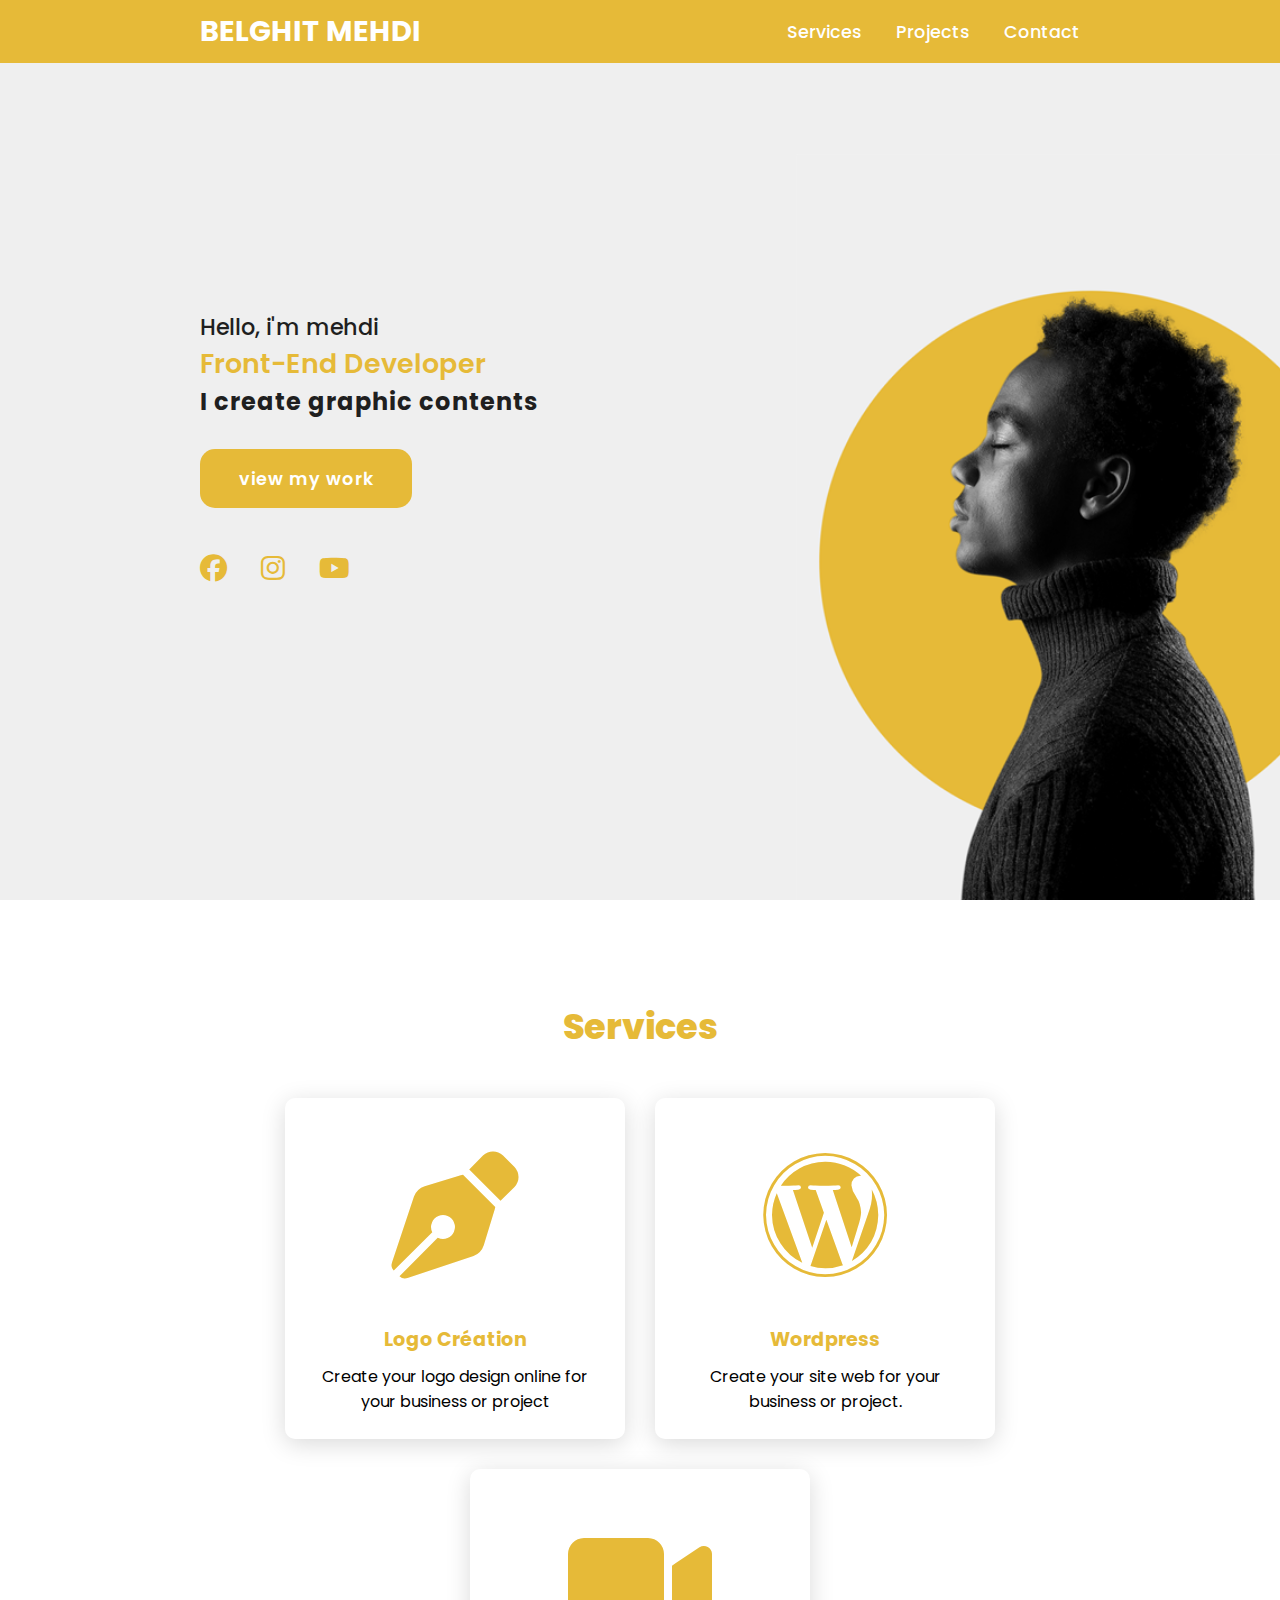
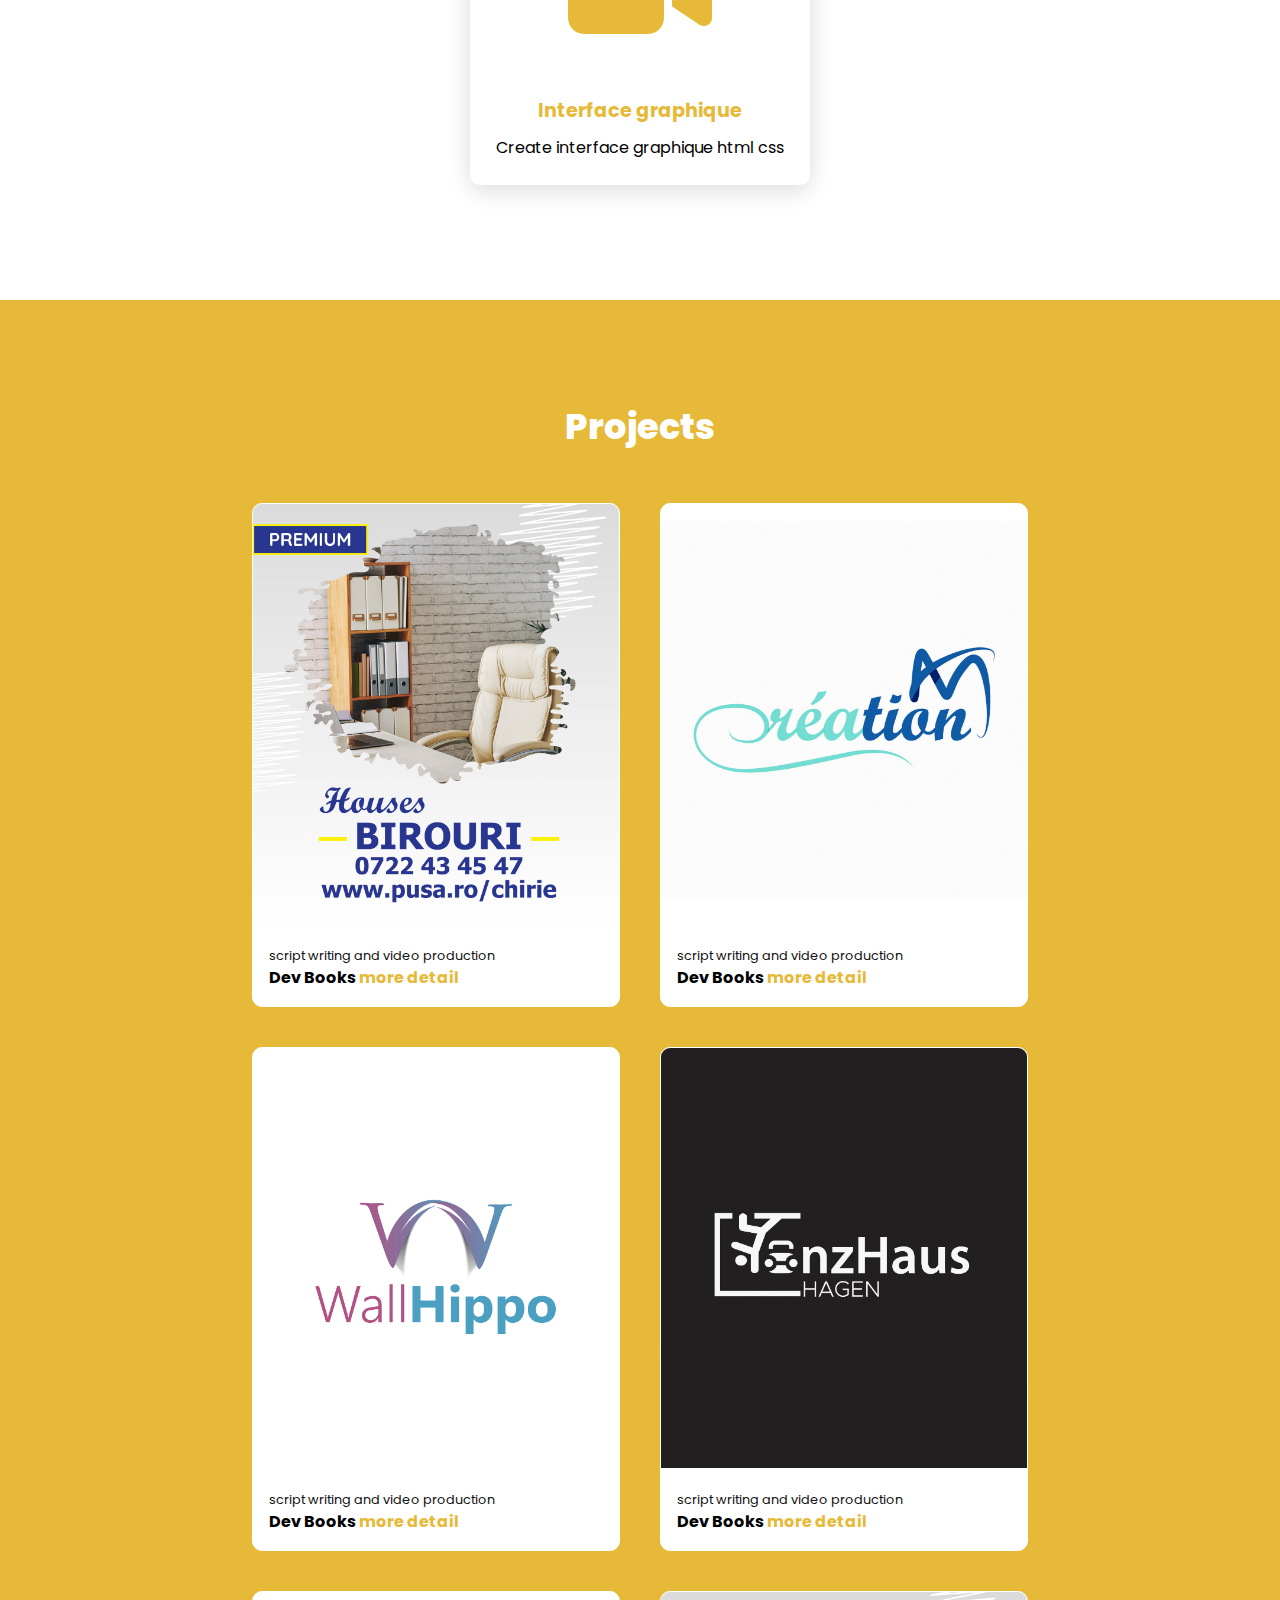
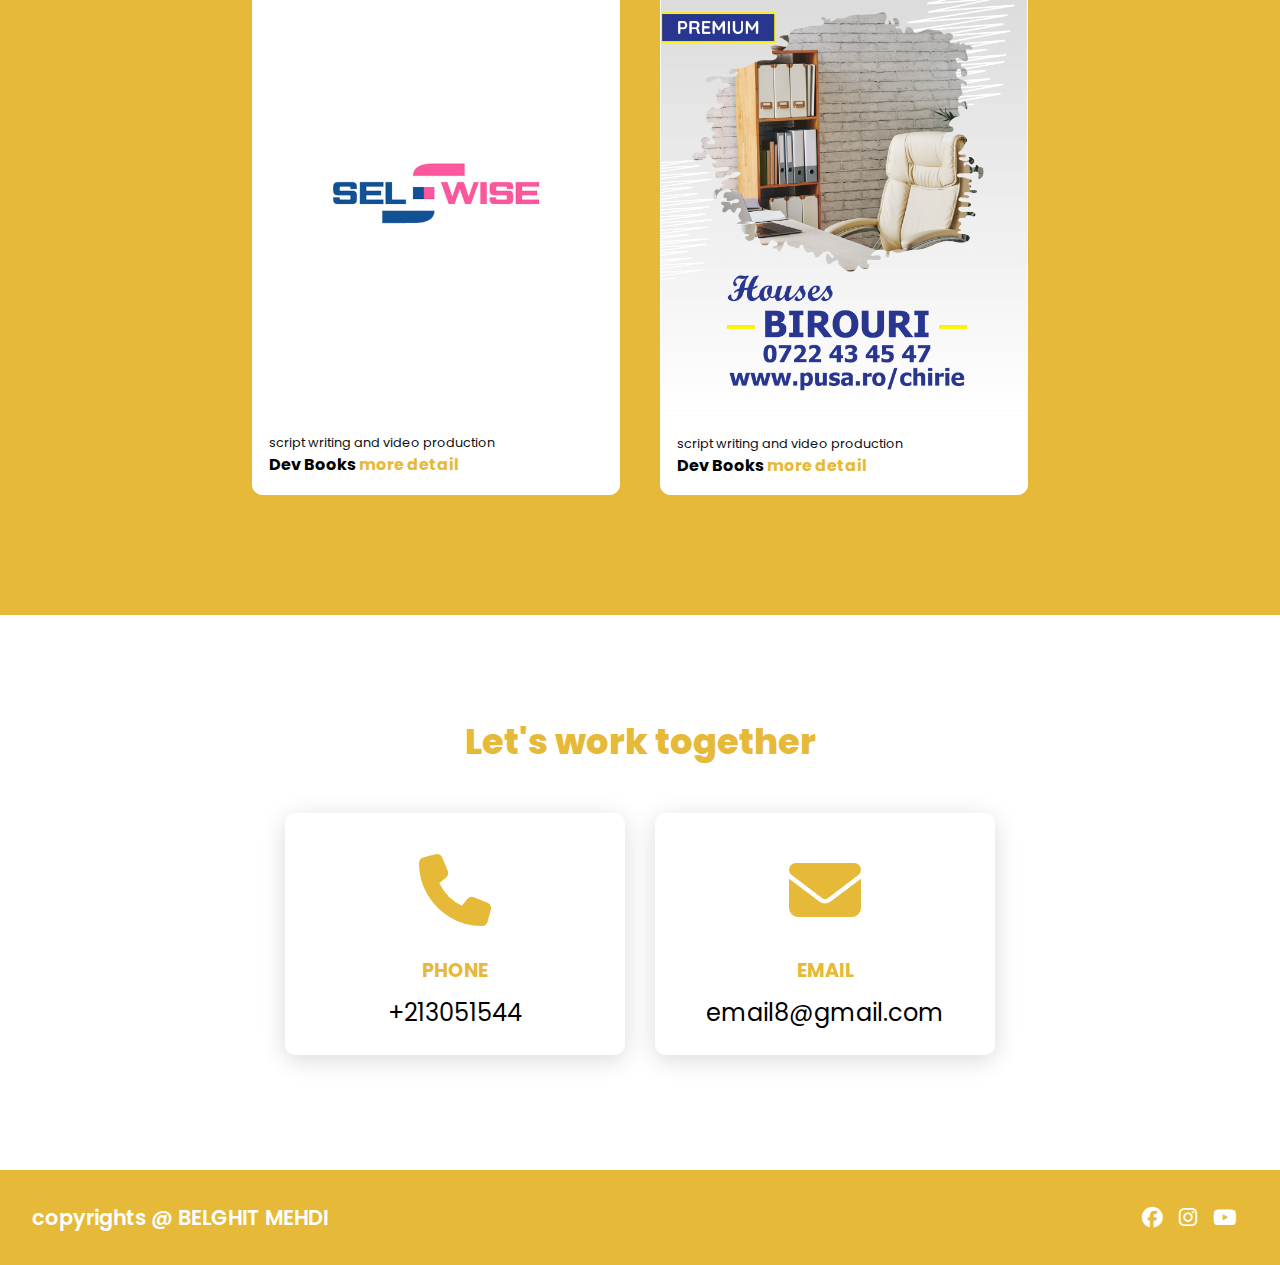
==== index.html @ b230d57c "add responsive and update content" ====
<!DOCTYPE html>
<html lang="en">

<head>
    <meta charset="UTF-8">
    <meta http-equiv="X-UA-Compatible" content="IE=edge">
    <meta name="viewport" content="width=device-width, initial-scale=1.0">
    <link rel="stylesheet" href="https://cdnjs.cloudflare.com/ajax/libs/font-awesome/6.1.2/css/all.min.css">
    <link rel="stylesheet" href="style.css">
    <title>BELGHIT MEHDI</title>
</head>

<body>

    <header>
        <a href="#" class="logo">BELGHIT MEHDI</a>
        <nav class="navigation">
            <a href="#services" class="services">Services</a>
            <a href="#projects" class="projects">Projects</a>
            <a href="#content" class="contact">Contact</a>
        </nav>
    </header>

    <section class="main">

        <div>

            <h2>Hello, i'm mehdi<br><span>Front-End Developer </span></h2>
            <h3>I create graphic contents</h3>
            <a href="#projects" class="main-btn">view my work</a>
            <div class="social-icons">
                <a href="#"><i class="fa-brands fa-facebook"></i></a>
                <a href="#"><i class="fa-brands fa-instagram"></i></a>
                <a href="#"><i class="fa-brands fa-youtube"></i></a>

            </div>
        </div>


    </section>

    <section class="cards" id="services">

        <h2 class="tittle">Services</h2>
        <div class="content">
            <div class="card">
                <div class="icon">
                    <i class="fa-solid fa-pen-nib"></i>

                </div>

                <div class="info">

                    <h3>Logo Création</h3>
                    <p>Create your logo design online for your business or project</p>

                </div>

                <div>

                </div>

            </div>



            <div class="card">
                <div class="icon">
                    <i class="fa-brands fa-wordpress"></i>

                </div>

                <div class="info">

                    <h3>Wordpress</h3>
                    <p>Create your site web for your business or project.</p>

                </div>

                <div>

                </div>

            </div>





            <div class="card">
                <div class="icon">
                    <i class="fa-solid fa-video"></i>

                </div>

                <div class="info">

                    <h3>Interface graphique</h3>
                    <p>Create interface graphique html css</p>

                </div>

                <div>

                </div>

            </div>




        </div>



    </section>


    <section class="projects" id="projects">

        <h2 class="title">Projects</h2>
        <div class="content">
            <div class="project-card">
                <div class="project-image">
                    <img src="images/work1.jpg" />
                </div>
                <div class="project-info">
                    <p class="project-category">script writing and video production</p>
                    <strong class="project-title">
                        <span>Dev Books</span>
                        <a href="#" class="more-detail">more detail</a>
                    </strong>
                </div>
            </div>

            <div class="project-card">
                <div class="project-image">
                    <img src="images/work2.jpg" />
                </div>
                <div class="project-info">
                    <p class="project-category">script writing and video production</p>
                    <strong class="project-title">
                        <span>Dev Books</span>
                        <a href="#" class="more-detail">more detail</a>
                    </strong>
                </div>
            </div>

            <div class="project-card">
                <div class="project-image">
                    <img src="images/work3.jpg" />
                </div>
                <div class="project-info">
                    <p class="project-category">script writing and video production</p>
                    <strong class="project-title">
                        <span>Dev Books</span>
                        <a href="#" class="more-detail">more detail</a>
                    </strong>
                </div>
            </div>

            <div class="project-card">
                <div class="project-image">
                    <img src="images/work4.jpg" />
                </div>
                <div class="project-info">
                    <p class="project-category">script writing and video production</p>
                    <strong class="project-title">
                        <span>Dev Books</span>
                        <a href="#" class="more-detail">more detail</a>
                    </strong>
                </div>
            </div>

            <div class="project-card">
                <div class="project-image">
                    <img src="images/work5.jpg" />
                </div>
                <div class="project-info">
                    <p class="project-category">script writing and video production</p>
                    <strong class="project-title">
                        <span>Dev Books</span>
                        <a href="#" class="more-detail">more detail</a>
                    </strong>
                </div>
            </div>

            <div class="project-card">
                <div class="project-image">
                    <img src="images/work1.jpg" />
                </div>
                <div class="project-info">
                    <p class="project-category">script writing and video production</p>
                    <strong class="project-title">
                        <span>Dev Books</span>
                        <a href="#" class="more-detail">more detail</a>
                    </strong>
                </div>
            </div>

            
        </div>

    </section>


    <section class="cards contact" id="content">
        <h2 class="tittle">Let's work together</h2>

        <div class="content">
            <div class="card">
                <div class="icon">
                    <i class="fa-solid fa-phone"></i>

                </div>

                <div class="info">

                    <h3>PHONE</h3>
                    <p>+213051544</p>

                </div>

                <div>

                </div>

            </div>



            <div class="card">
                <div class="icon">
                    <i class="fa-solid fa-envelope"></i>

                </div>

                <div class="info">

                    <h3>EMAIL</h3>
                    <p>email8@gmail.com</p>

                </div>

                <div>

                </div>

            </div>
            </div>

    </section>

    <footer class="footer">

        <p class="footer-tittle">copyrights @<span> BELGHIT MEHDI</span></p>

        <div class="social-icons">
            <a href="#"><i class="fa-brands fa-facebook"></i></a>
            <a href="#"><i class="fa-brands fa-instagram"></i></a>
            <a href="#"><i class="fa-brands fa-youtube"></i></a>

        </div>

    </footer>


</body>

</html>
---- style.css ----
@import url('https://fonts.googleapis.com/css2?family=Cairo&family=Poppins:ital,wght@0,100;0,200;0,300;0,500;0,700;0,800;0,900;1,200;1,300;1,500;1,600&display=swap');

* {
    font-family: 'Cairo', sans-serif;
    font-family: 'Poppins', sans-serif;
    margin: 0;
    padding: 0;
    box-sizing: border-box;
    scroll-behavior: smooth;
}

header {
    background-color: #e6ba38;
    width: 100%;
    position: fixed;
    z-index: 999;
    display: flex;
    justify-content: space-between;
    align-items: center;
    padding: 10px 200px;
}

.logo {
    text-decoration: none;
    color: #ffffff;
    text-transform: uppercase;
    font-weight: 700;
    font-size: 1.8em;

}

.navigation a {
    text-decoration: none;
    color: #ffffff;
    font-weight: 500;
    font-size: 1.1em;
    padding-left: 30px;

}

.navigation a:hover {
    color: #5a5a5a;
}

section {
    padding: 100px 200px;
}

.main {
    width: 100%;
    min-height: 100vh;
    display: flex;
    align-items: center;
    background: url(images/background.png);
    background-size: cover;
    background-position: center;
    background-attachment: fixed;
}

.main h2 {
    color: #1f1f1f;
    font-size: 1.4em;
    font-weight: 500;

}

.main h2 span {
    color: #e6ba38;
    font-size: 3em;
    font-weight: 600;
}

.main h3 {
    color: #1f1f1f;
    font-size: 2em;
    font-weight: 700;
    letter-spacing: 1px;
    margin-bottom: 30px;
}

.main-btn {
    color: #fff;
    background-color: #e6ba38;
    text-decoration: none;
    font-size: 1.1em;
    font-weight: 600;
    display: inline-block;
    padding: 0.9375em 2.1875em;
    letter-spacing: 1px;
    border-radius: 15px;
    margin-bottom: 40px;
    transition: 0.7s ease;

}

.main-btn:hover {
    background-color: #df9f29;
    transform: scale(1.1);
}

.social-icons a {
    color: #e6ba38;
    font-size: 1.7em;
    padding-right: 30px;
}

.tittle {
    display: flex;
    justify-content: center;
    color: #e6ba38;
    font-size: 2.2em;
    font-weight: 800;
    margin-bottom: 30px;
}


.content {
    display: flex;
    justify-content: center;
    flex-direction: row;
    flex-wrap: wrap;
}

.card {
    background-color: #fff;
    width: 21.25em;
    box-shadow: 0 5px 25px rgba(1, 1, 1, 15%);
    border-radius: 10px;
    padding: 25px;
    margin: 15px;
    transition: 0.7s ease;

}

.card:hover {
    transform: scale(1.1);

}

.icon {
    color: #e6ba38;
    font-size: 8em;
    text-align: center;
}

.info {
    text-align: center;
}

.info h3 {
    color: #e6ba38;
    font-size: 1.2em;
    font-weight: 700;
    margin: 10px;
}

.projects {
    background-color: #e6ba38;
}

.project .content {
    margin-top: 30px;
}

.project-card {
    background-color: #fff;
    border: 1px solid #fff;
    min-height: 14em;
    width: 23em;
    overflow: hidden;
    border-radius: 10px;
    margin: 20px;
    transition: 0.7s ease;
}

.project-card:hover {
    transform: scale(1.1);
}

.project-image img {
    width: 100%;
}

.project-info {
    padding: 1em;
}

.project-category {
    font-size: 0.8em;
    color: #111111;
}

.project-tittle {
    display: flex;
    justify-content: space-between;
    text-transform: uppercase;
    font-weight: 800;
    margin-top: 18px;
}

.more-detail {
    text-decoration: none;
    color: #e6ba38;
}

.more-detail:hover {
    color: #df9f29;
}

.title {
    color: #fff;
    display: flex;
    justify-content: center;
    font-size: 2.2em;
    font-weight: 800;
    margin-bottom: 30px;
}

.contact .icon {
    font-size: 4.5em;
}

.contact .info h3 {
    color: #e6ba38;
}

.contact .info p {
    font-size: 1.5em;
}

.footer {
    background-color: #e6ba38;
    color: #fff;
    padding: 2em;
    display: flex;
    justify-content: space-between;
}

.footer-tittle {
    font-size: 1.3em;
    font-weight: 600;
}

.footer-tittle span {

    color: #fff;
}

.footer .social-icons a{
    font-size: 1.3em;
    padding: 0 12px 0 0;
    color: #fff;
}

@media (max-width:1670px) {

    .main {
        background: url(images/background1.png);
        background-size: cover;
        background-position: center;
         }

         .main h2 {
            color: #1f1f1f;
            font-size: 1.4em;
            font-weight: 500;
        }
        .main h2 span {
            color: #e6ba38;
            font-size: 1.2em;
            font-weight: 600;
        }
        .main h3 {
            color: #1f1f1f;
            font-size: 1.5em;
            font-weight: 700;
            letter-spacing: 1px;
            margin-bottom: 30px;
        }

    
}

@media (max-width:1670px) {

    .main {
        background: url(images/background1.png);
        background-size: cover;
        background-position: center;
         }

         .main h2 {
            color: #1f1f1f;
            font-size: 1.4em;
            font-weight: 500;
        }
        .main h2 span {
            color: #e6ba38;
            font-size: 1.2em;
            font-weight: 600;
        }
        .main h3 {
            color: #1f1f1f;
            font-size: 1.5em;
            font-weight: 700;
            letter-spacing: 1px;
            margin-bottom: 30px;
        }

    
}


@media (max-width:944px) {

    .main {
        background: url(images/background1.png);
        background-size: cover;
        background-position: center;
         }

         .main h2 {
            color: #1f1f1f;
            font-size: 1.4em;
            font-weight: 500;
        }
        .main h2 span {
            color: #e6ba38;
            font-size: 1.2em;
            font-weight: 600;
        }
        .main h3 {
            color: #1f1f1f;
            font-size: 1.5em;
            font-weight: 700;
            letter-spacing: 1px;
            margin-bottom: 30px;
        }

        header {
            background-color: #e6ba38;
            width: 100%;
            position: fixed;
            z-index: 999;
            display: flex;
            justify-content: space-between;
            align-items: center;
            padding: 11px 87px;
        }

   }

   @media (max-width:1062px) {

    header {
        background-color: #e6ba38;
        width: 100%;
        position: fixed;
        z-index: 999;
        display: flex;
        justify-content: space-between;
        align-items: center;
        padding: 10px 86px;
    }

    
}

@media (max-width:754px) {

    .main {
        background: url(images/background1.png);
        background-size: cover;
        background-position: center;
        padding: 89px;
    }

    header {
        background-color: #e6ba38;
        width: 100%;
        position: fixed;
        z-index: 999;
        display: flex;
        justify-content: space-between;
        align-items: center;
        padding: 10px 45px;
    }

    
}

@media (max-width:500px) {



    header {
        background-color: #e6ba38;
        width: 100%;
        position: fixed;
        z-index: 999;
        display: flex;
        justify-content: space-between;
        align-items: center;
        padding: 10px 45px;
    }
    .navigation a {
        text-decoration: none;
        color: #ffffff;
        font-weight: 500;
        font-size: 0.8em;
        padding-left: 30px;
    }

    .logo {
        text-decoration: none;
        color: #ffffff;
        text-transform: uppercase;
        font-weight: 700;
        font-size: 0.9em;
    }

    .main {
        background: none;
        background-size: cover;
        background-position: center;
        padding: 89px;
        text-align: center;
    }
    .content {
        display: grid;
        justify-content: center;
        flex-direction: row;
        flex-wrap: wrap;
    }

    
}
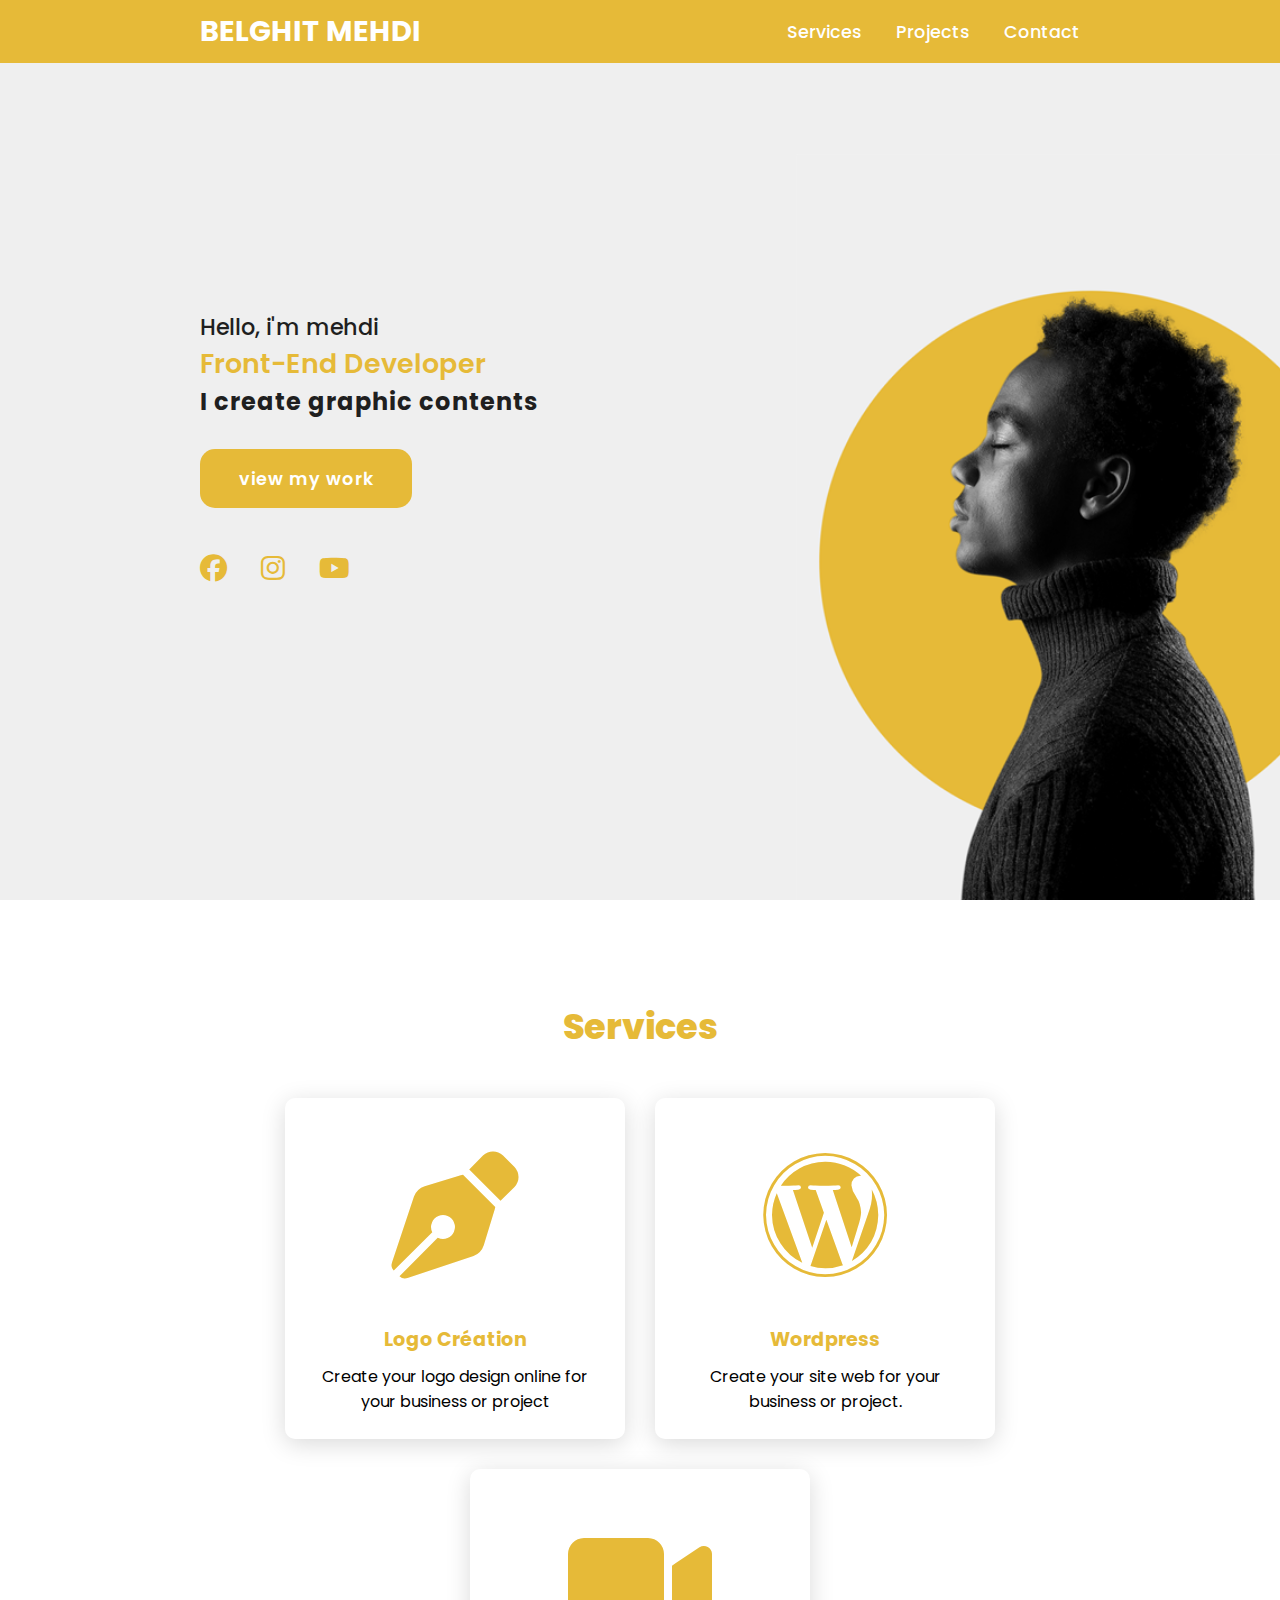
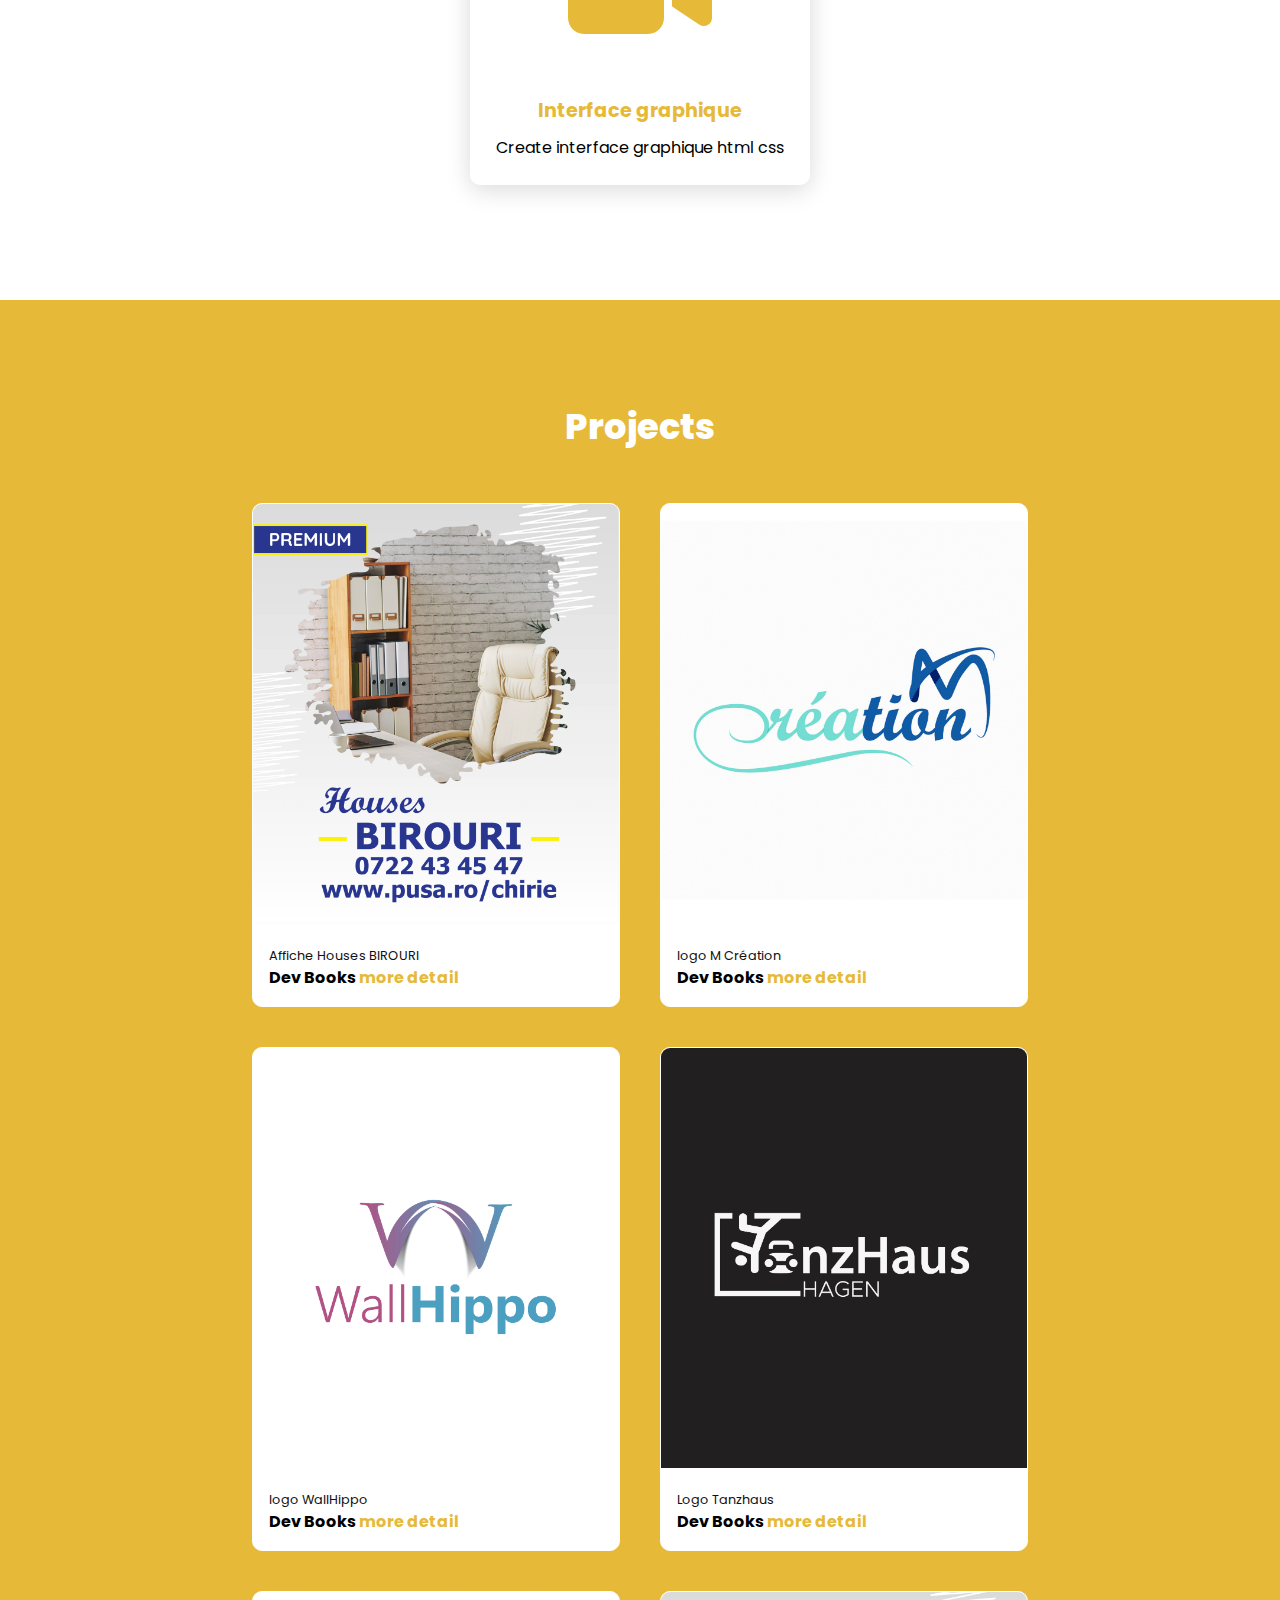
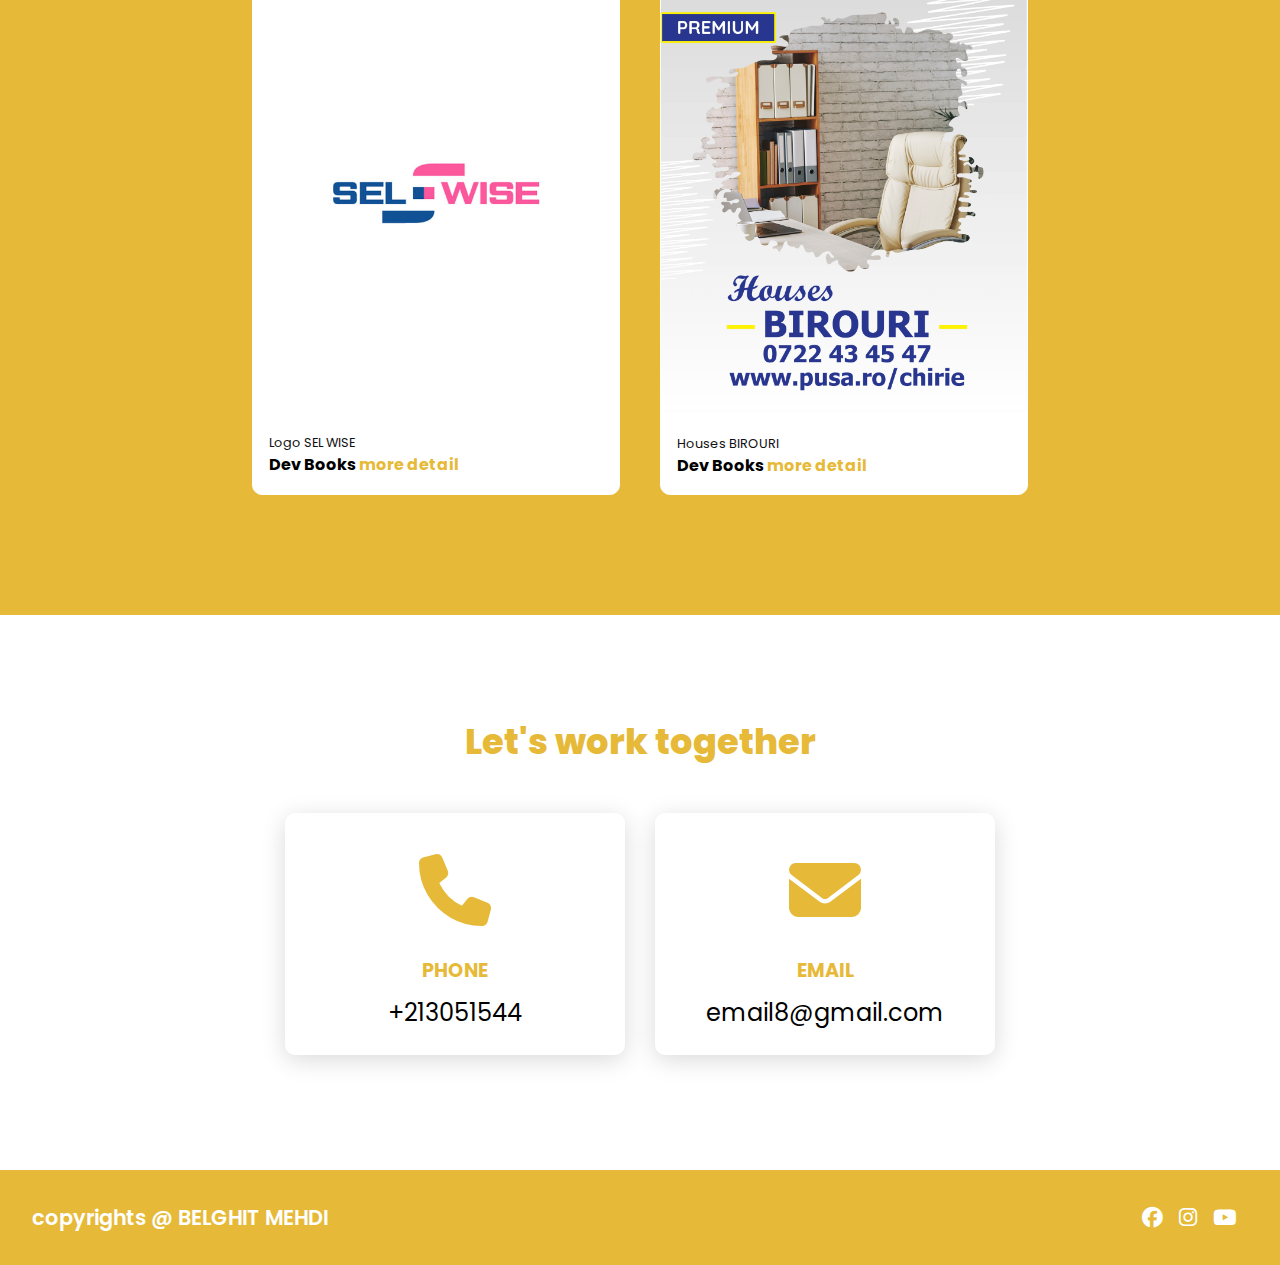
==== commit ce25d532: "add responsive and update content" ====
--- a/index.html
+++ b/index.html
@@ -125,7 +125,7 @@
                     <img src="images/work1.jpg" />
                 </div>
                 <div class="project-info">
-                    <p class="project-category">script writing and video production</p>
+                    <p class="project-category">Affiche Houses BIROURI</p>
                     <strong class="project-title">
                         <span>Dev Books</span>
                         <a href="#" class="more-detail">more detail</a>
@@ -138,7 +138,7 @@
                     <img src="images/work2.jpg" />
                 </div>
                 <div class="project-info">
-                    <p class="project-category">script writing and video production</p>
+                    <p class="project-category">logo M Création</p>
                     <strong class="project-title">
                         <span>Dev Books</span>
                         <a href="#" class="more-detail">more detail</a>
@@ -151,7 +151,7 @@
                     <img src="images/work3.jpg" />
                 </div>
                 <div class="project-info">
-                    <p class="project-category">script writing and video production</p>
+                    <p class="project-category">logo WallHippo</p>
                     <strong class="project-title">
                         <span>Dev Books</span>
                         <a href="#" class="more-detail">more detail</a>
@@ -164,7 +164,7 @@
                     <img src="images/work4.jpg" />
                 </div>
                 <div class="project-info">
-                    <p class="project-category">script writing and video production</p>
+                    <p class="project-category">Logo Tanzhaus</p>
                     <strong class="project-title">
                         <span>Dev Books</span>
                         <a href="#" class="more-detail">more detail</a>
@@ -177,7 +177,7 @@
                     <img src="images/work5.jpg" />
                 </div>
                 <div class="project-info">
-                    <p class="project-category">script writing and video production</p>
+                    <p class="project-category">Logo SEL WISE</p>
                     <strong class="project-title">
                         <span>Dev Books</span>
                         <a href="#" class="more-detail">more detail</a>
@@ -190,7 +190,7 @@
                     <img src="images/work1.jpg" />
                 </div>
                 <div class="project-info">
-                    <p class="project-category">script writing and video production</p>
+                    <p class="project-category">Houses BIROURI</p>
                     <strong class="project-title">
                         <span>Dev Books</span>
                         <a href="#" class="more-detail">more detail</a>
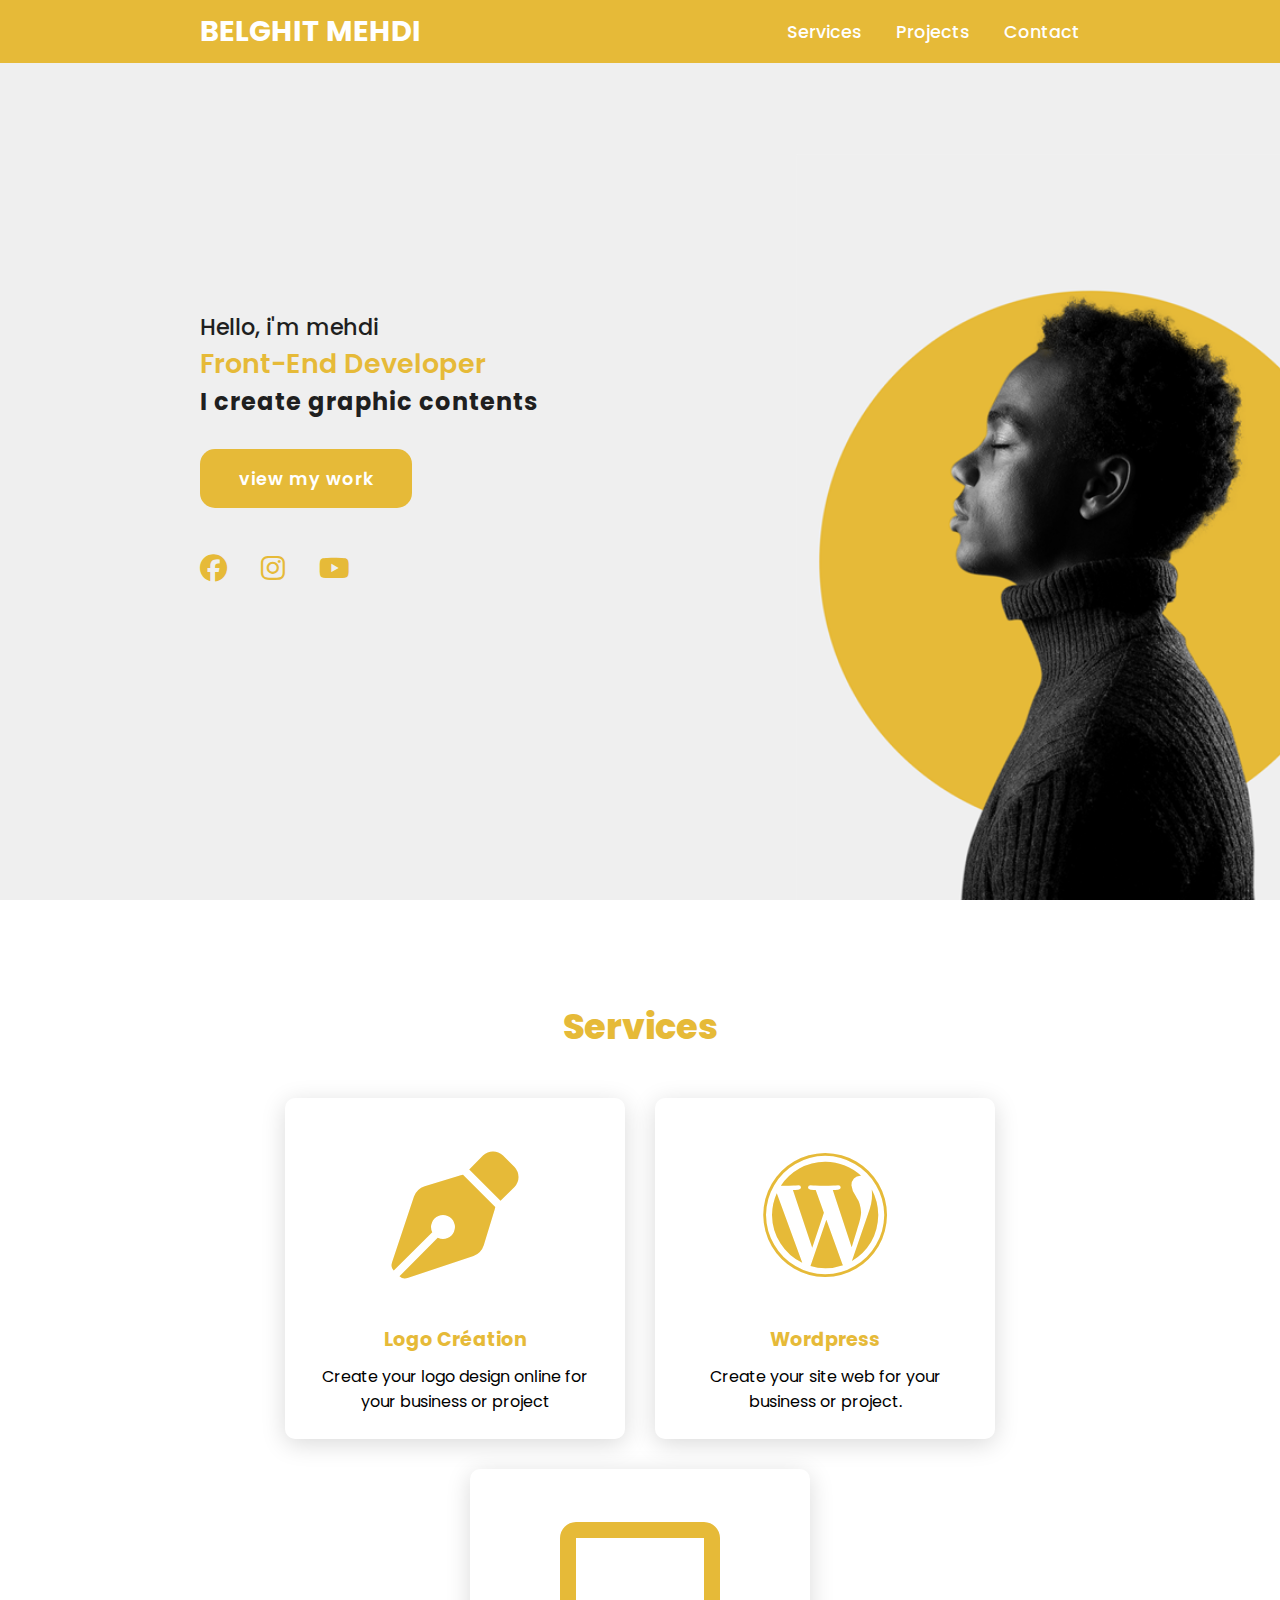
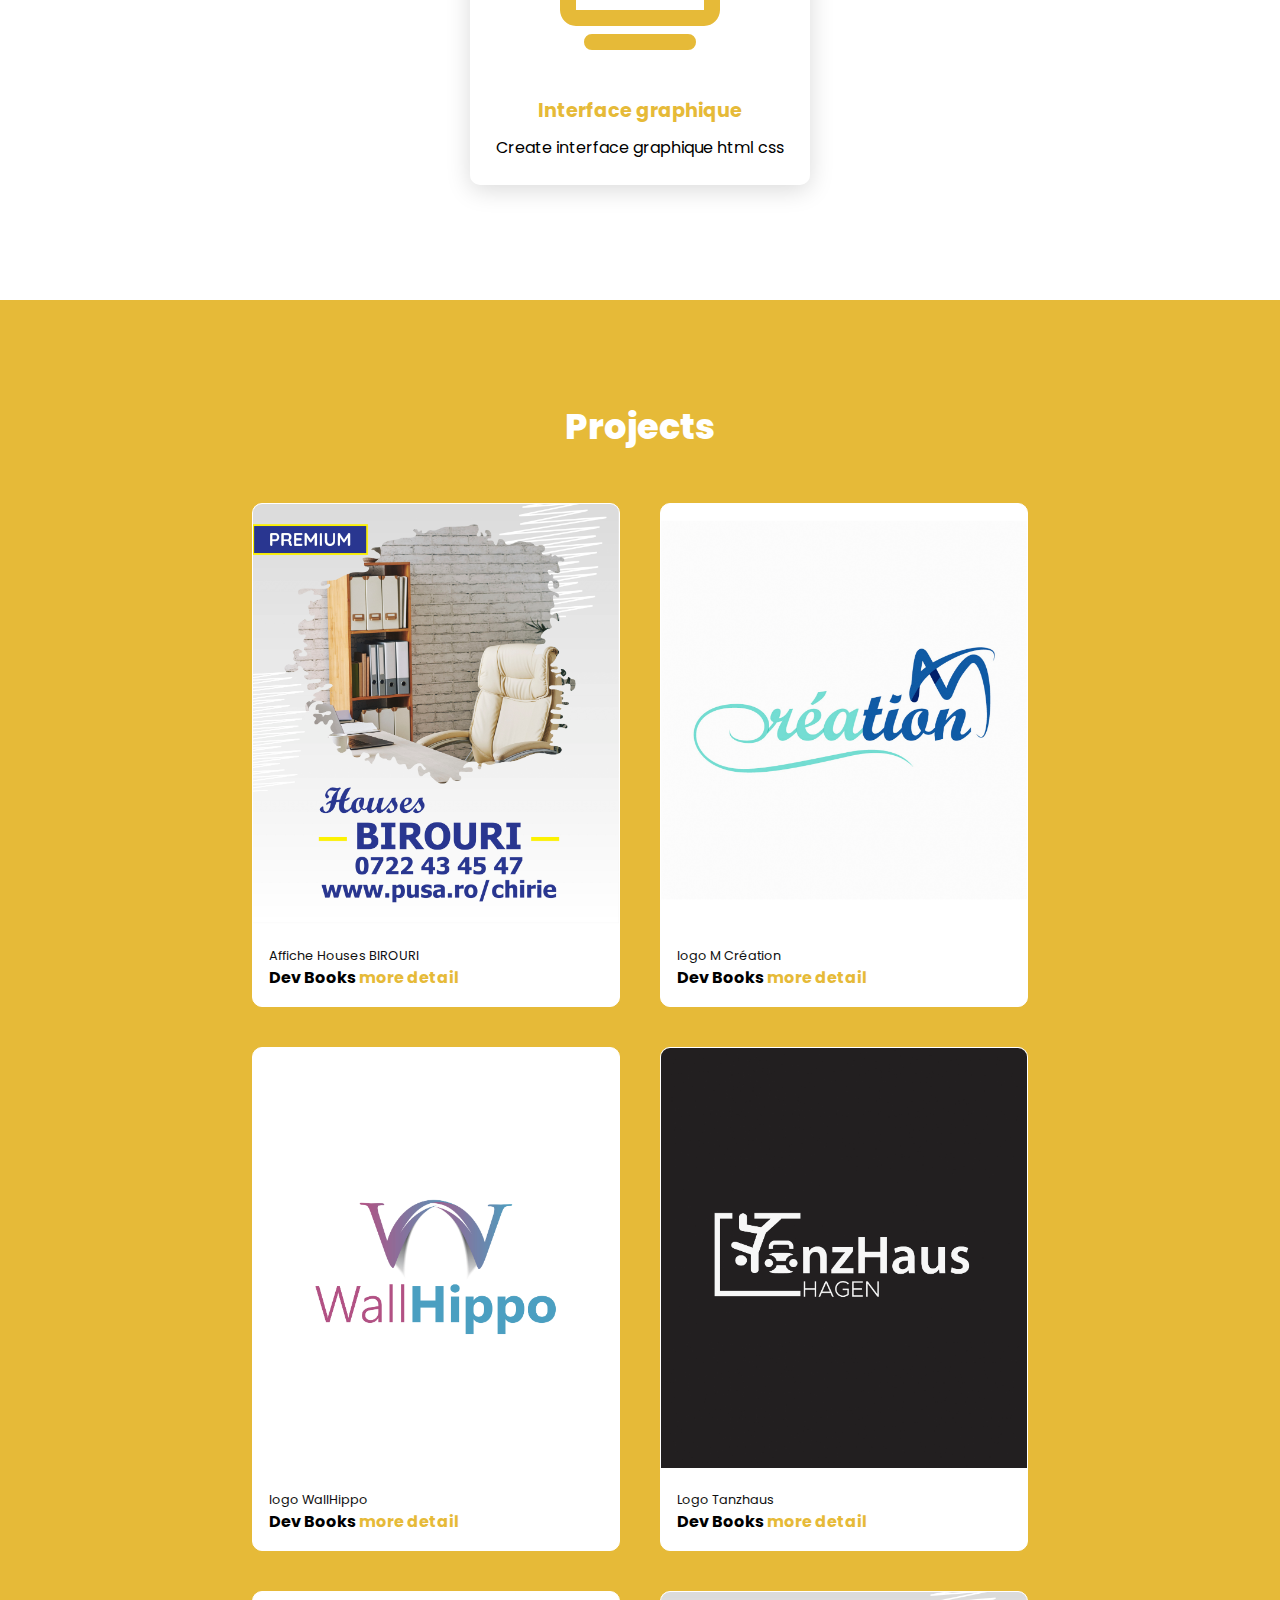
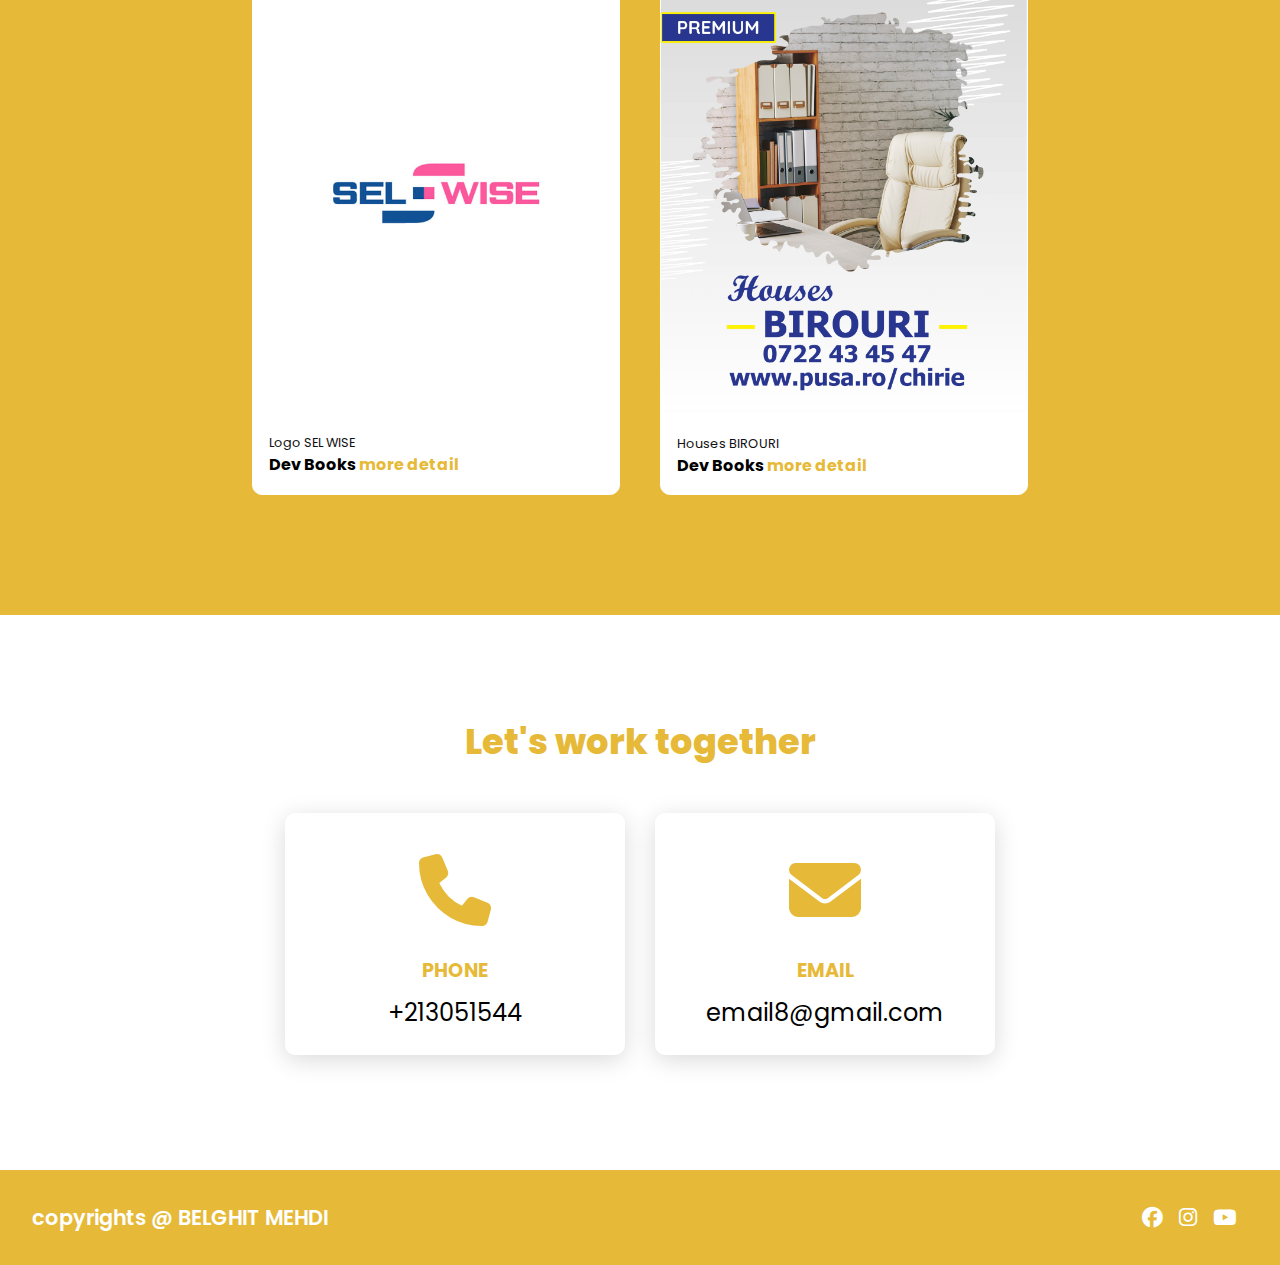
==== commit b99b3b2d: "Update index.html" ====
--- a/index.html
+++ b/index.html
@@ -89,7 +89,7 @@
 
             <div class="card">
                 <div class="icon">
-                    <i class="fa-solid fa-video"></i>
+                    <i class="fa-solid fa-tv"></i>
 
                 </div>
 
@@ -267,4 +267,4 @@
 
 </body>
 
-</html>+</html>
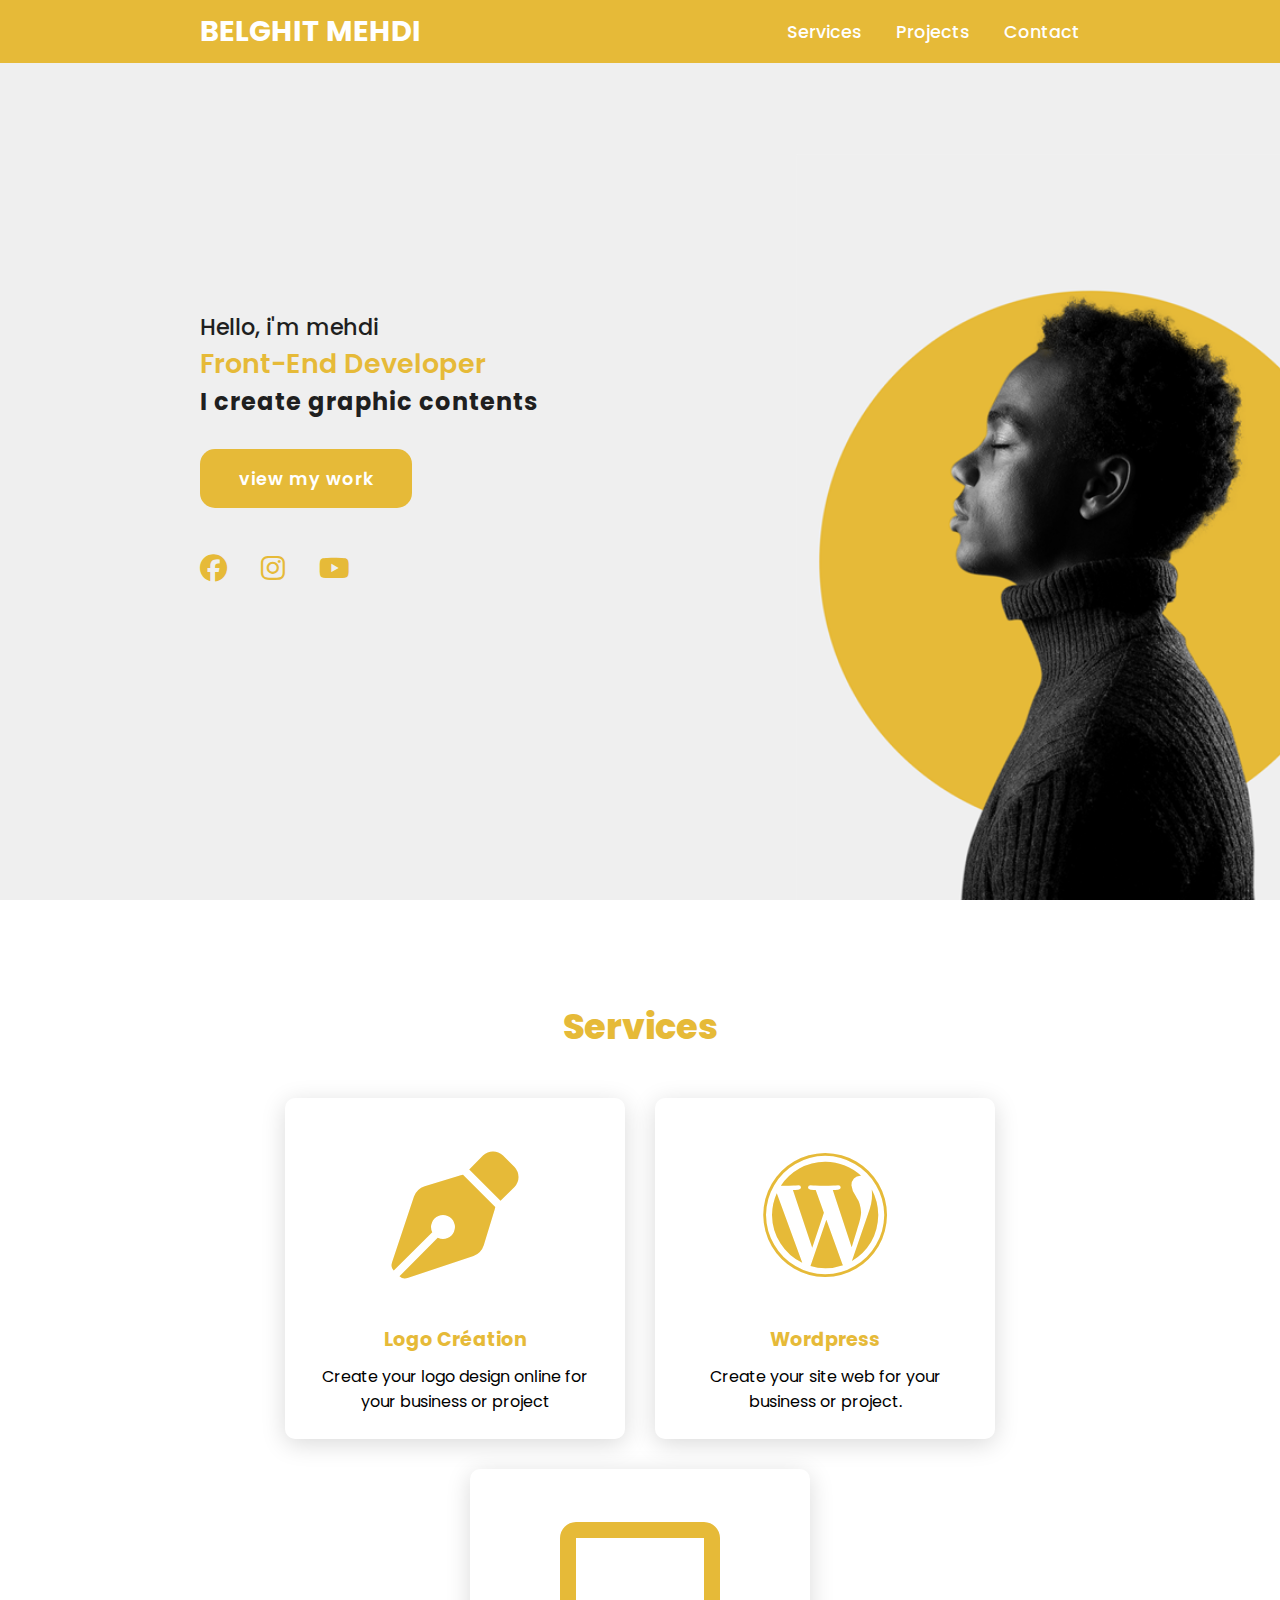
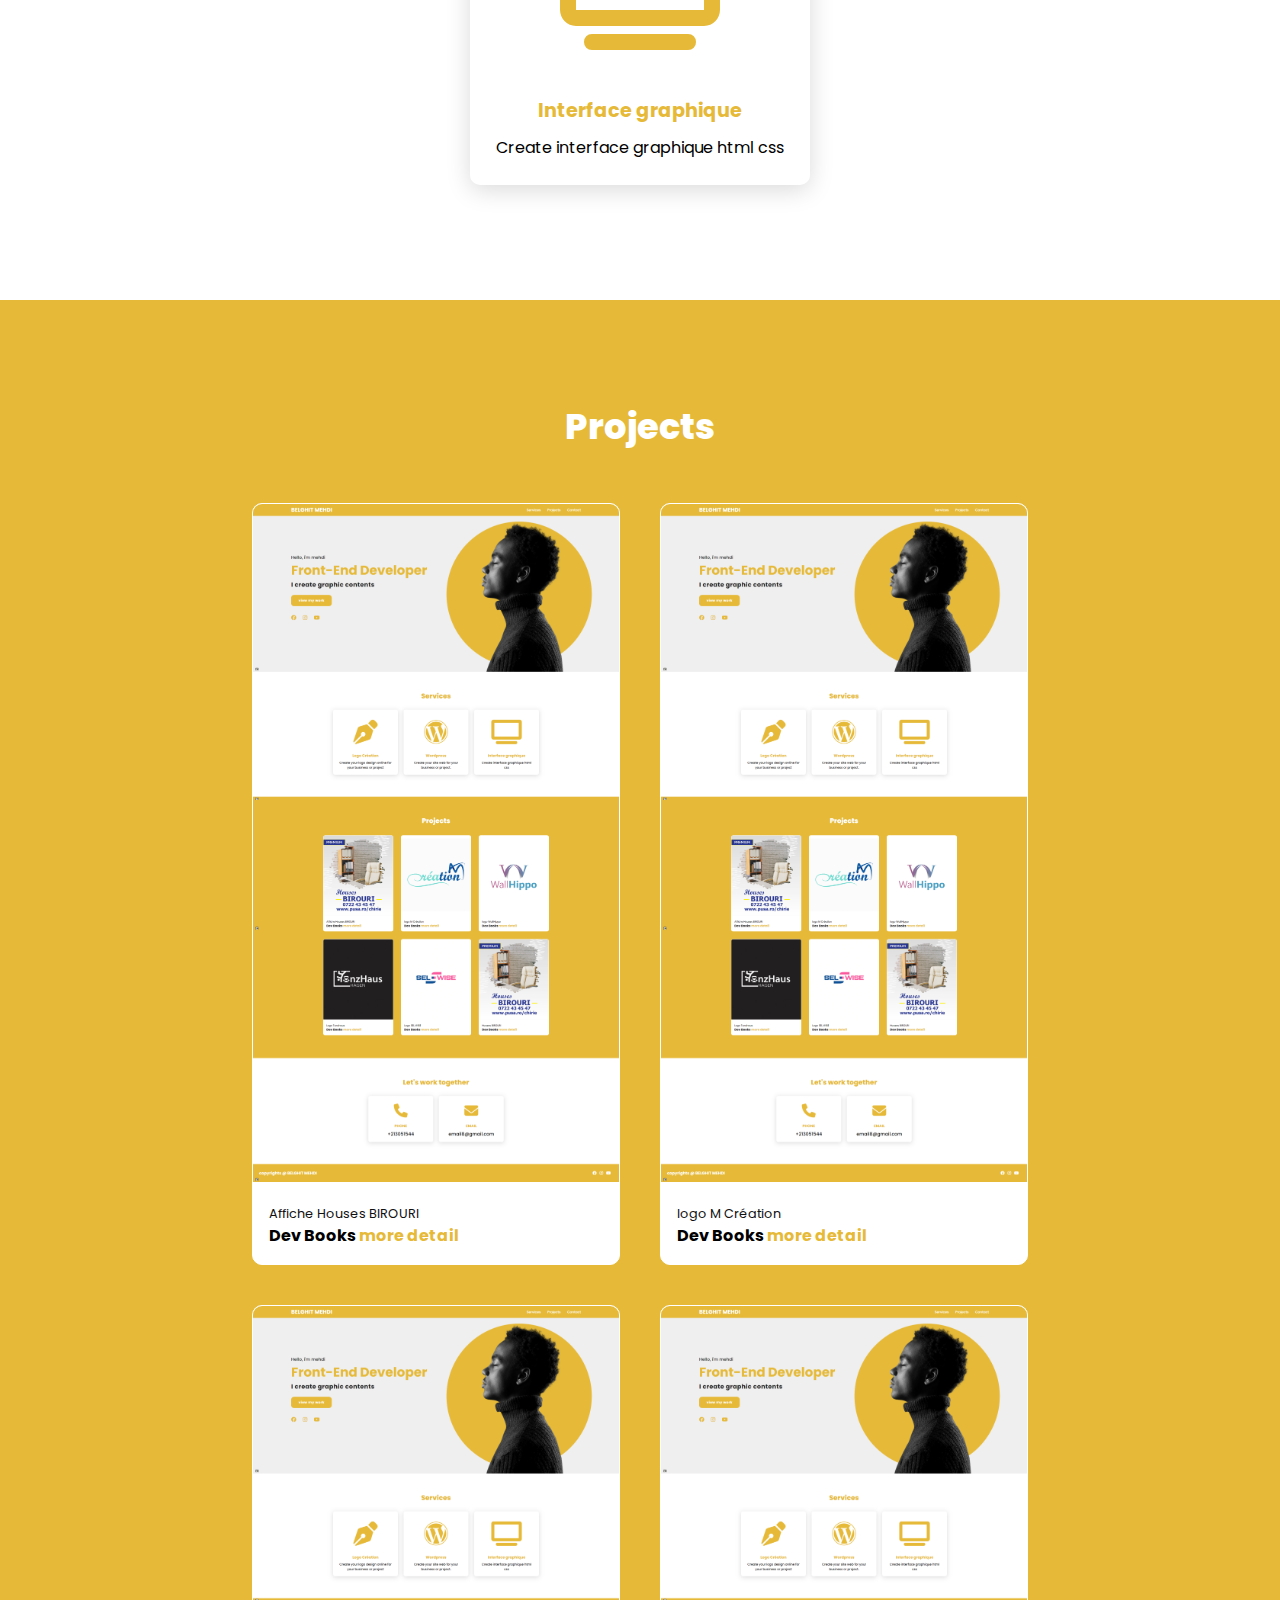
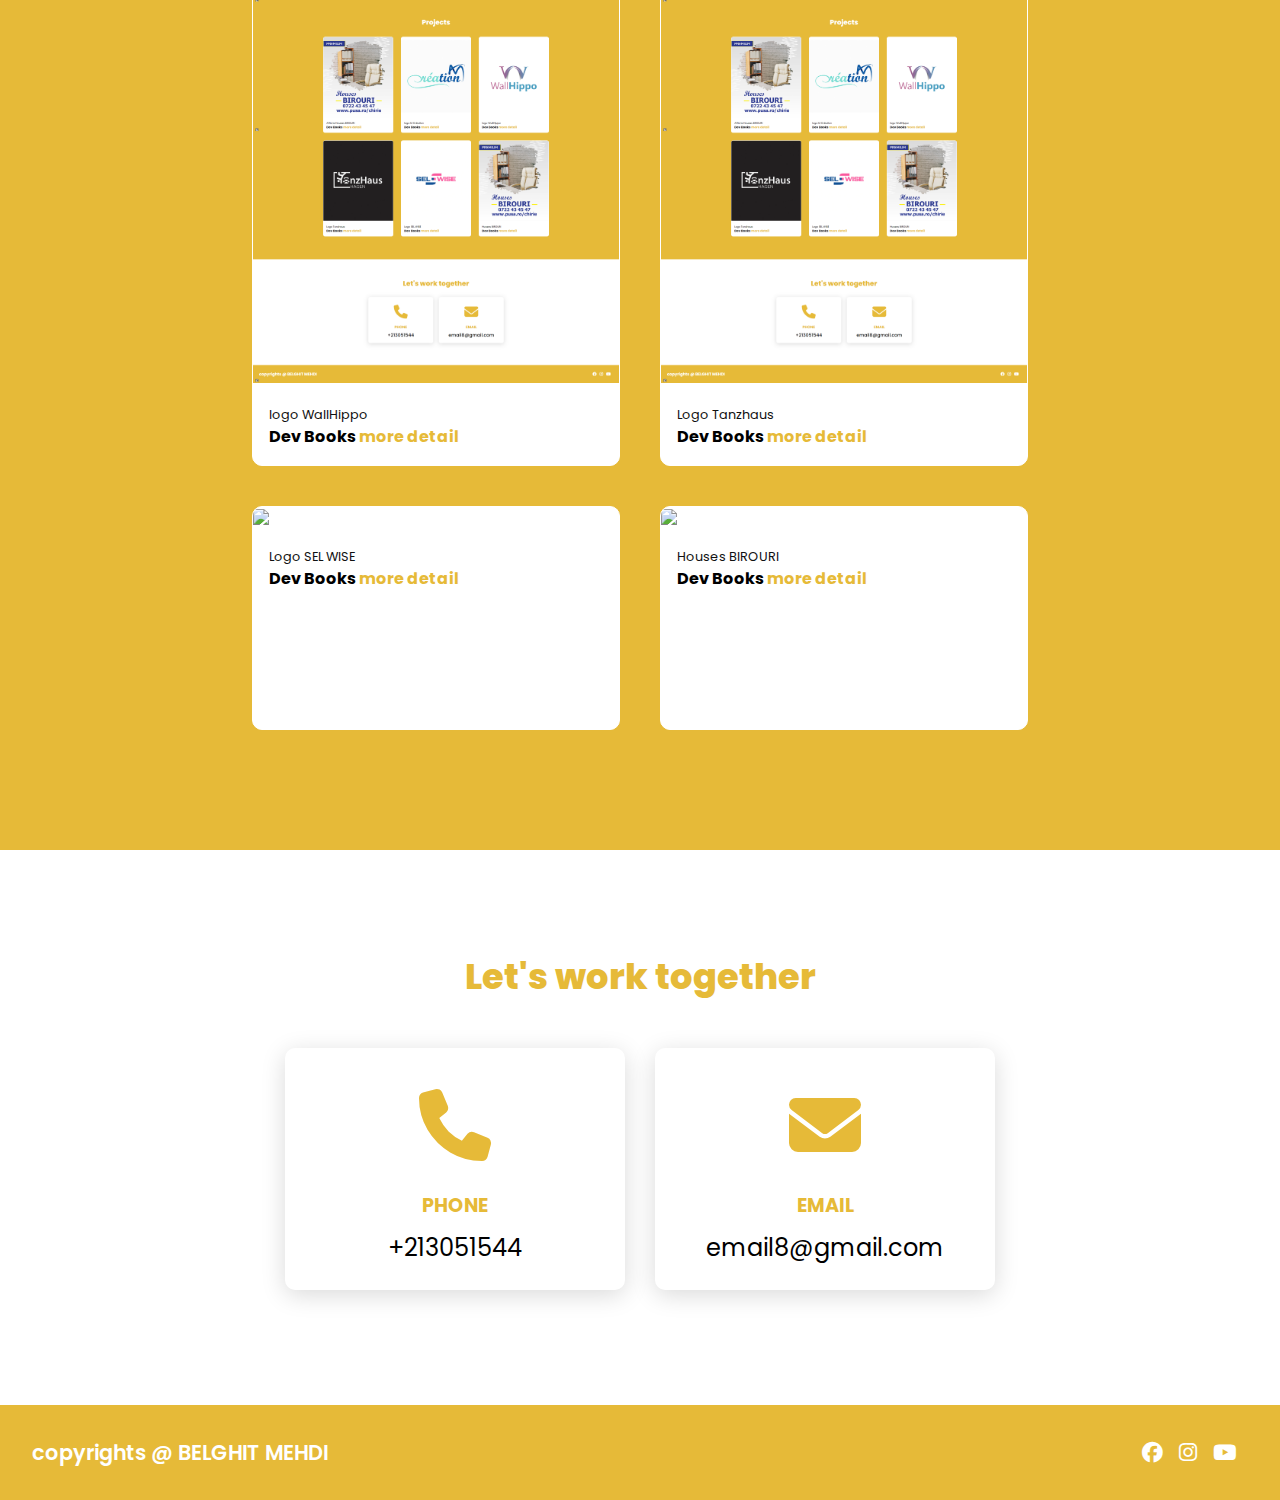
==== commit fef3a9af: "change images" ====
--- a/index.html
+++ b/index.html
@@ -122,7 +122,7 @@
         <div class="content">
             <div class="project-card">
                 <div class="project-image">
-                    <img src="images/work1.jpg" />
+                    <img src="images/work1.png" />
                 </div>
                 <div class="project-info">
                     <p class="project-category">Affiche Houses BIROURI</p>
@@ -135,7 +135,7 @@
 
             <div class="project-card">
                 <div class="project-image">
-                    <img src="images/work2.jpg" />
+                    <img src="images/work2.png" />
                 </div>
                 <div class="project-info">
                     <p class="project-category">logo M Création</p>
@@ -148,7 +148,7 @@
 
             <div class="project-card">
                 <div class="project-image">
-                    <img src="images/work3.jpg" />
+                    <img src="images/work3.png" />
                 </div>
                 <div class="project-info">
                     <p class="project-category">logo WallHippo</p>
@@ -161,7 +161,7 @@
 
             <div class="project-card">
                 <div class="project-image">
-                    <img src="images/work4.jpg" />
+                    <img src="images/work4.png" />
                 </div>
                 <div class="project-info">
                     <p class="project-category">Logo Tanzhaus</p>
@@ -174,7 +174,7 @@
 
             <div class="project-card">
                 <div class="project-image">
-                    <img src="images/work5.jpg" />
+                    <img src="images/work5.png" />
                 </div>
                 <div class="project-info">
                     <p class="project-category">Logo SEL WISE</p>
@@ -187,7 +187,7 @@
 
             <div class="project-card">
                 <div class="project-image">
-                    <img src="images/work1.jpg" />
+                    <img src="images/work6.png" />
                 </div>
                 <div class="project-info">
                     <p class="project-category">Houses BIROURI</p>
--- a/style.css
+++ b/style.css
@@ -408,7 +408,7 @@
         color: #ffffff;
         font-weight: 500;
         font-size: 0.8em;
-        padding-left: 30px;
+        padding-left: 10px;
     }
 
     .logo {
@@ -432,11 +432,16 @@
         flex-direction: row;
         flex-wrap: wrap;
     }
-
-    
-}
-
-
-
-
-
+    
+    .footer-tittle {
+        font-size: 0.8em;
+        font-weight: 500;
+    }
+
+    
+}
+
+
+
+
+
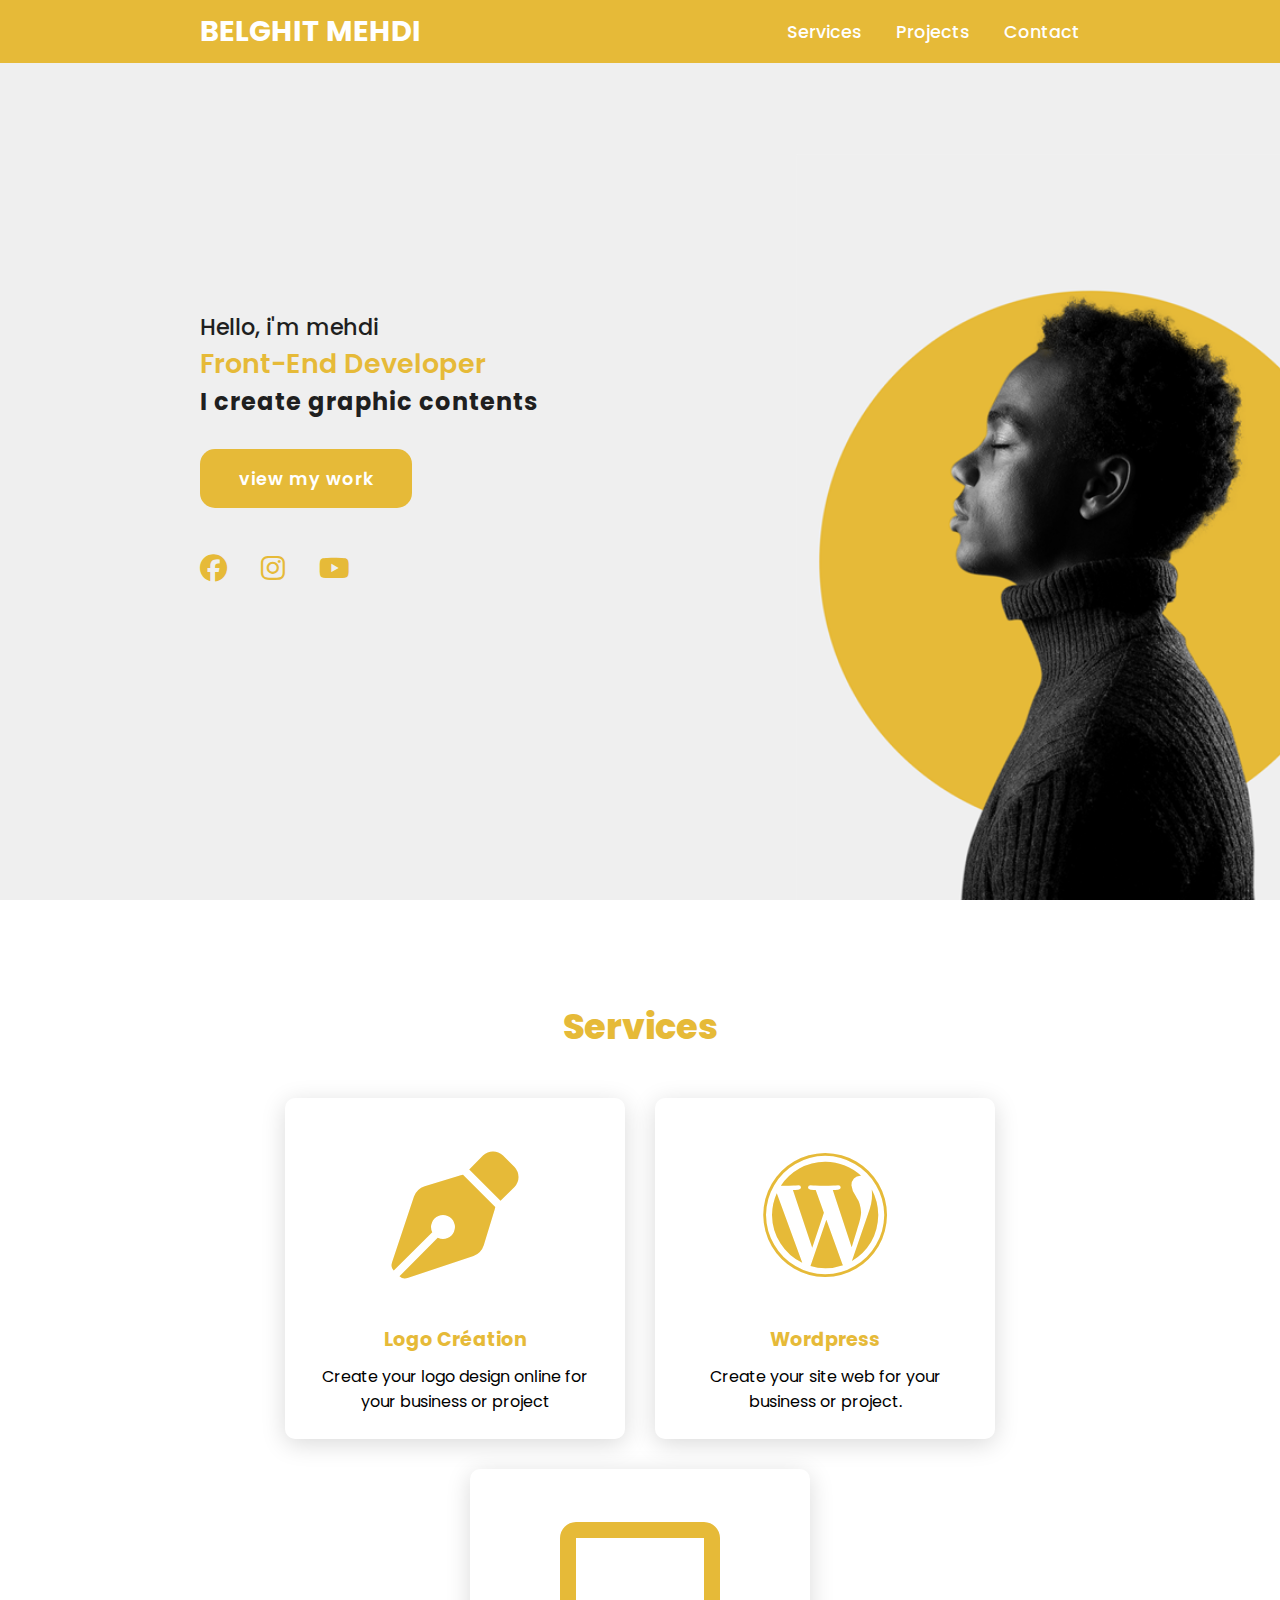
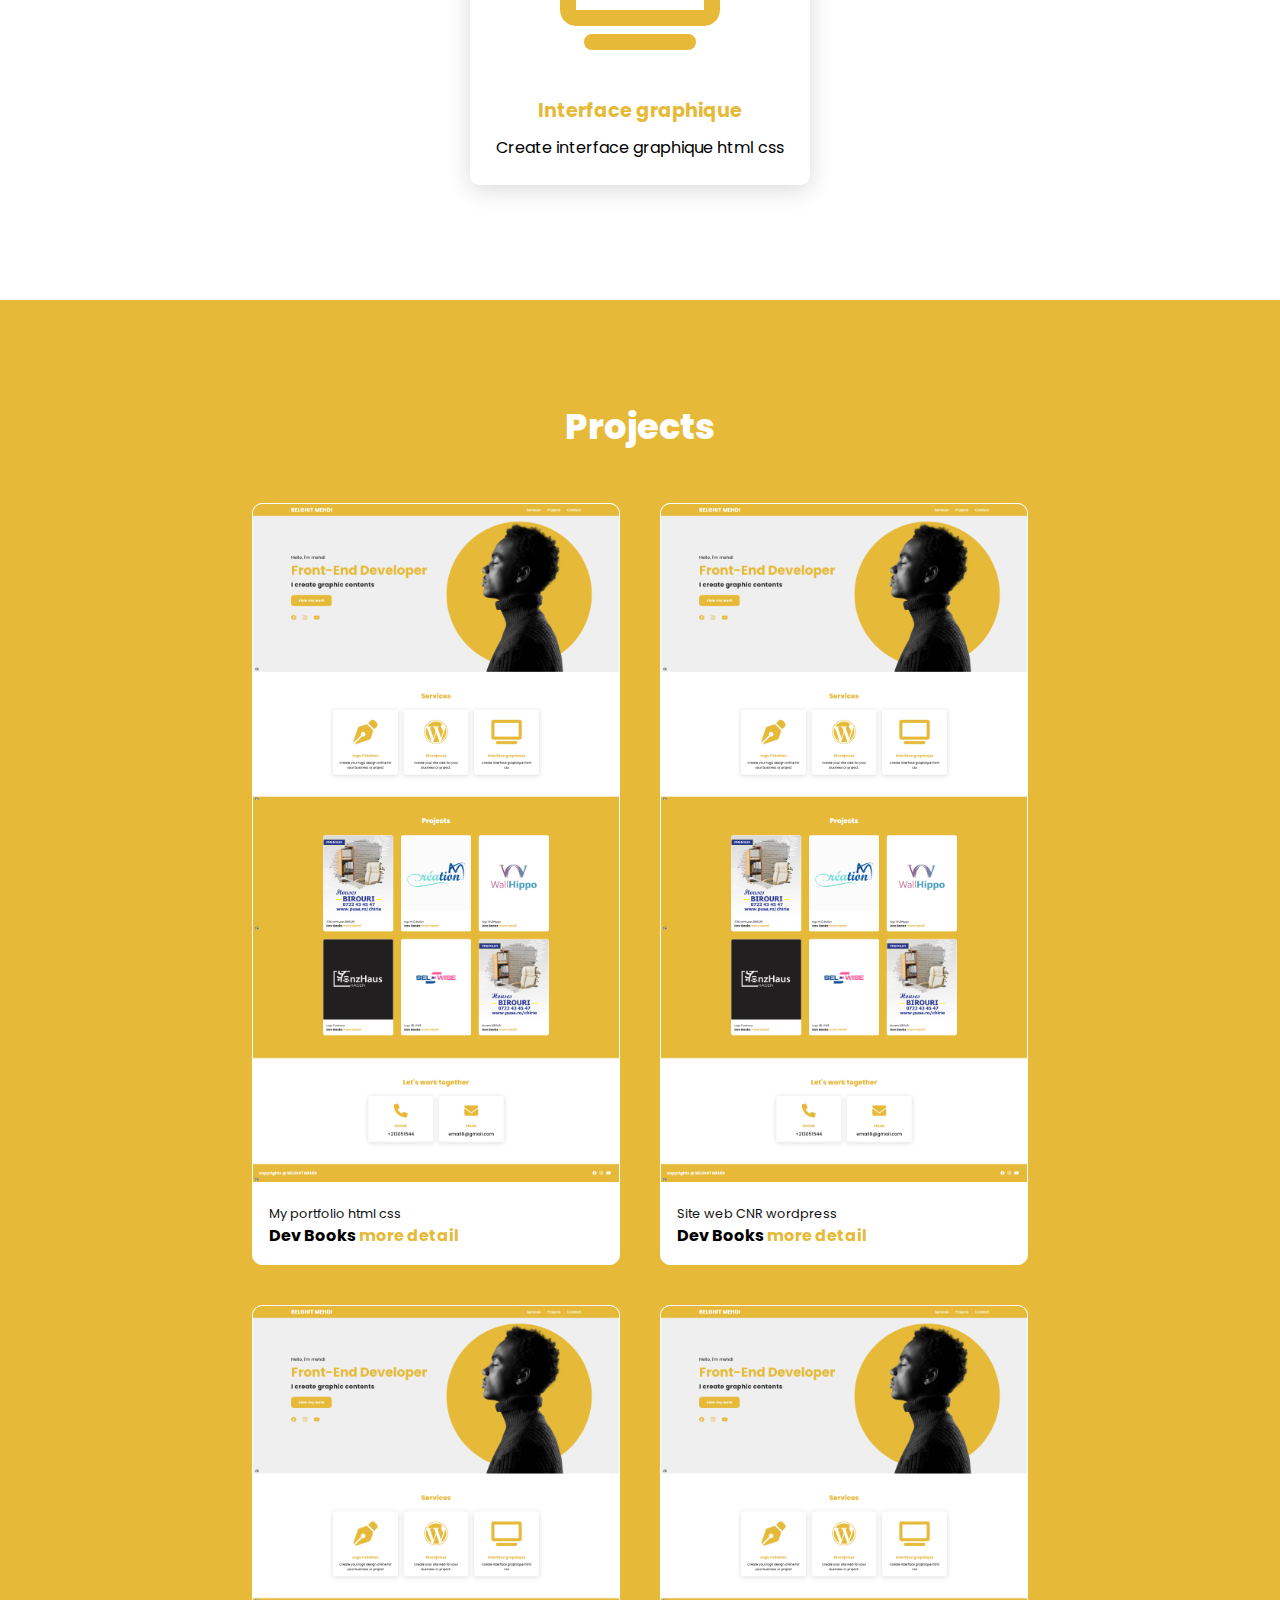
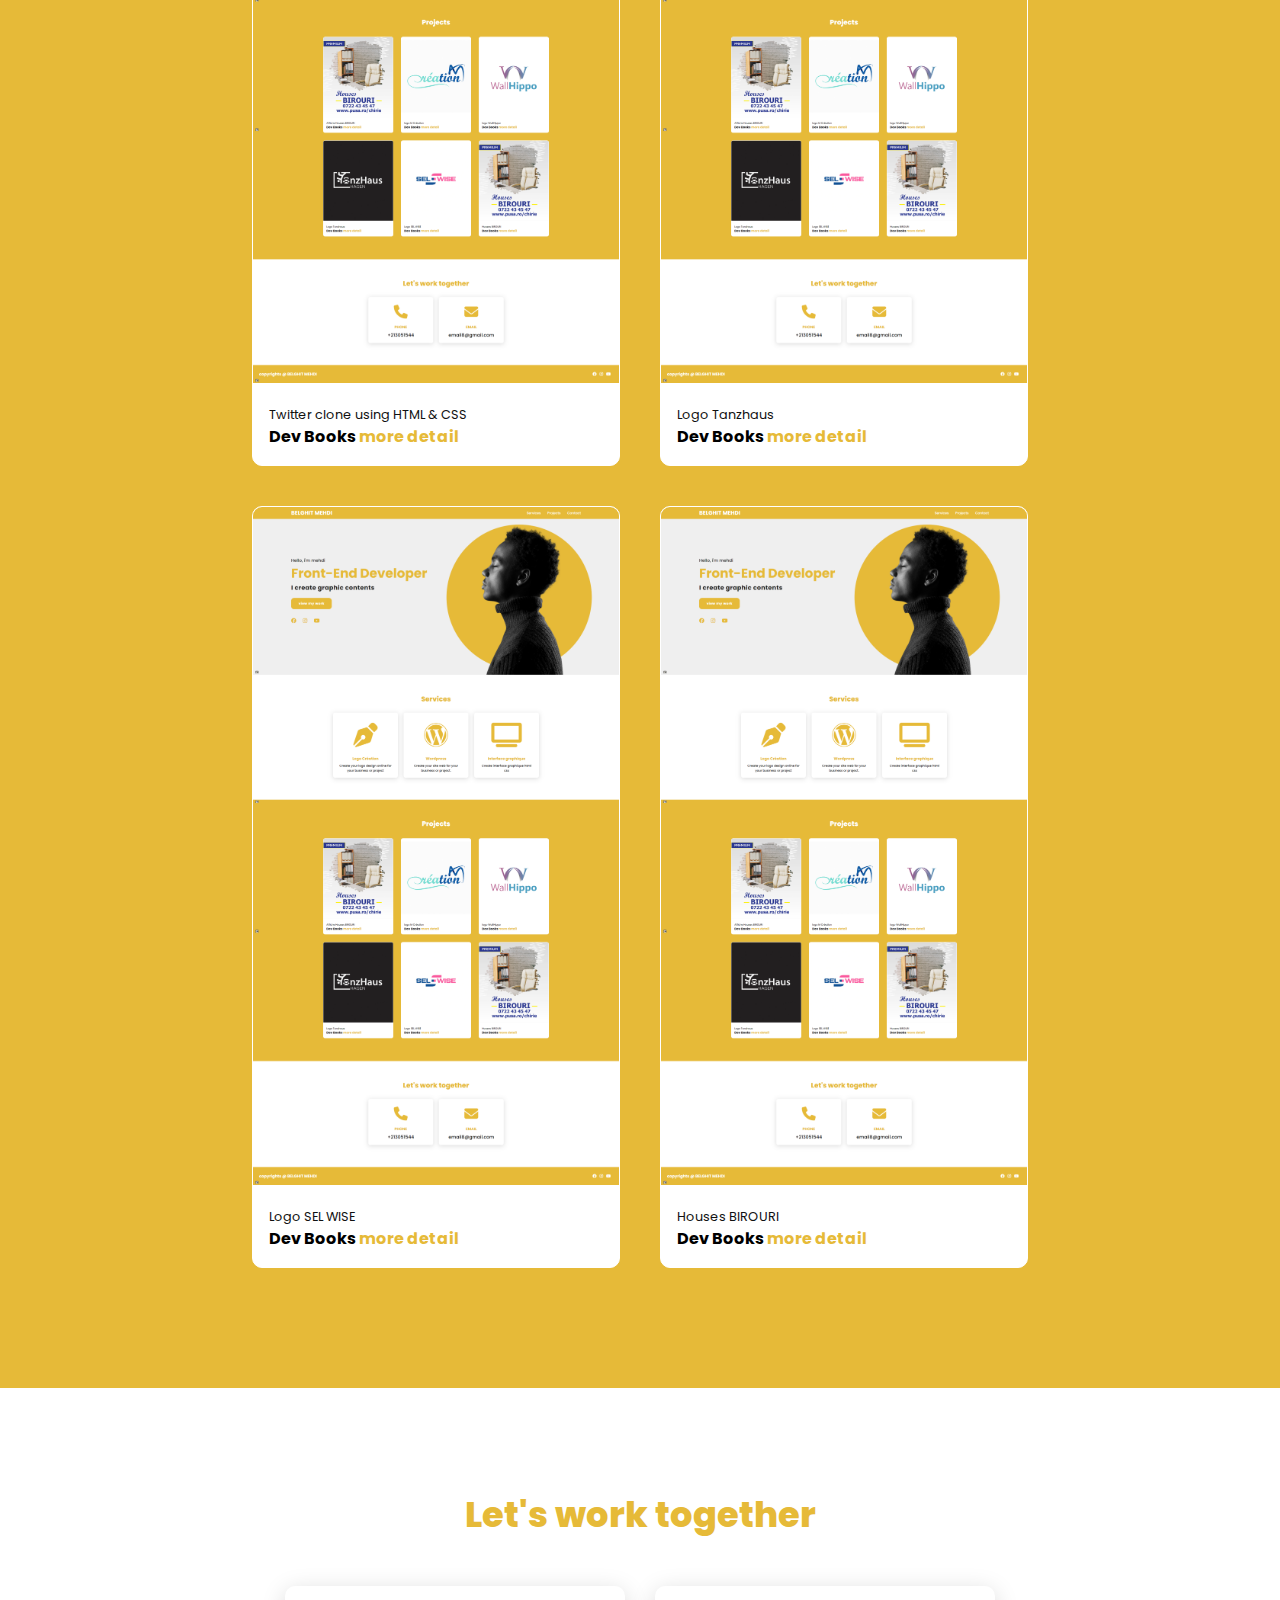
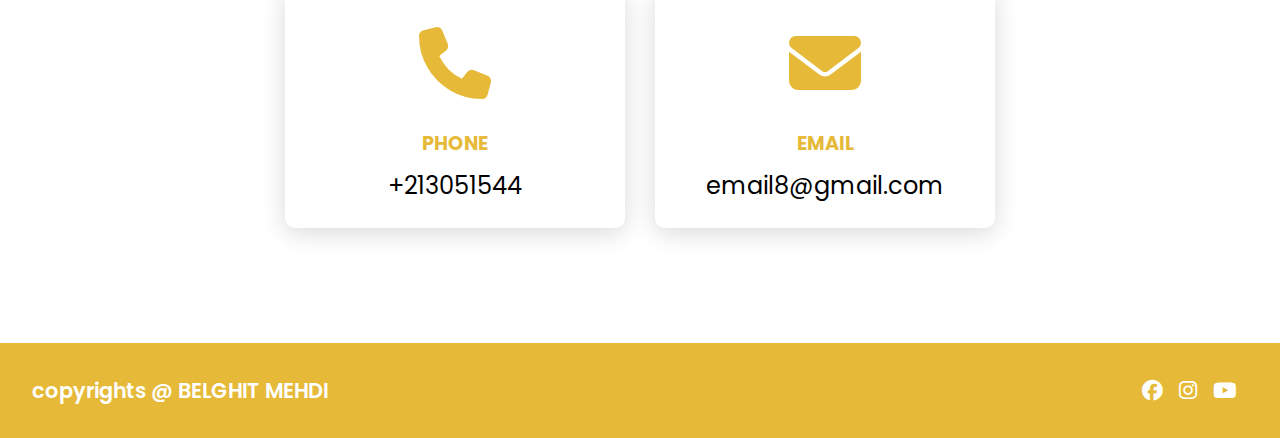
==== commit f8f87681: "Update index.html" ====
--- a/index.html
+++ b/index.html
@@ -125,7 +125,7 @@
                     <img src="images/work1.png" />
                 </div>
                 <div class="project-info">
-                    <p class="project-category">Affiche Houses BIROURI</p>
+                    <p class="project-category">My portfolio html css</p>
                     <strong class="project-title">
                         <span>Dev Books</span>
                         <a href="#" class="more-detail">more detail</a>
@@ -138,7 +138,7 @@
                     <img src="images/work2.png" />
                 </div>
                 <div class="project-info">
-                    <p class="project-category">logo M Création</p>
+                    <p class="project-category">Site web CNR wordpress</p>
                     <strong class="project-title">
                         <span>Dev Books</span>
                         <a href="#" class="more-detail">more detail</a>
@@ -151,7 +151,7 @@
                     <img src="images/work3.png" />
                 </div>
                 <div class="project-info">
-                    <p class="project-category">logo WallHippo</p>
+                    <p class="project-category">Twitter clone using HTML & CSS</p>
                     <strong class="project-title">
                         <span>Dev Books</span>
                         <a href="#" class="more-detail">more detail</a>
--- a/style.css
+++ b/style.css
@@ -326,7 +326,7 @@
         }
         .main h2 span {
             color: #e6ba38;
-            font-size: 1.2em;
+            font-size: 1.8em;
             font-weight: 600;
         }
         .main h3 {
@@ -401,14 +401,14 @@
         display: flex;
         justify-content: space-between;
         align-items: center;
-        padding: 10px 45px;
+        padding: 10px 25px;
     }
     .navigation a {
         text-decoration: none;
         color: #ffffff;
         font-weight: 500;
         font-size: 0.8em;
-        padding-left: 10px;
+        padding-left: 5px;
     }
 
     .logo {
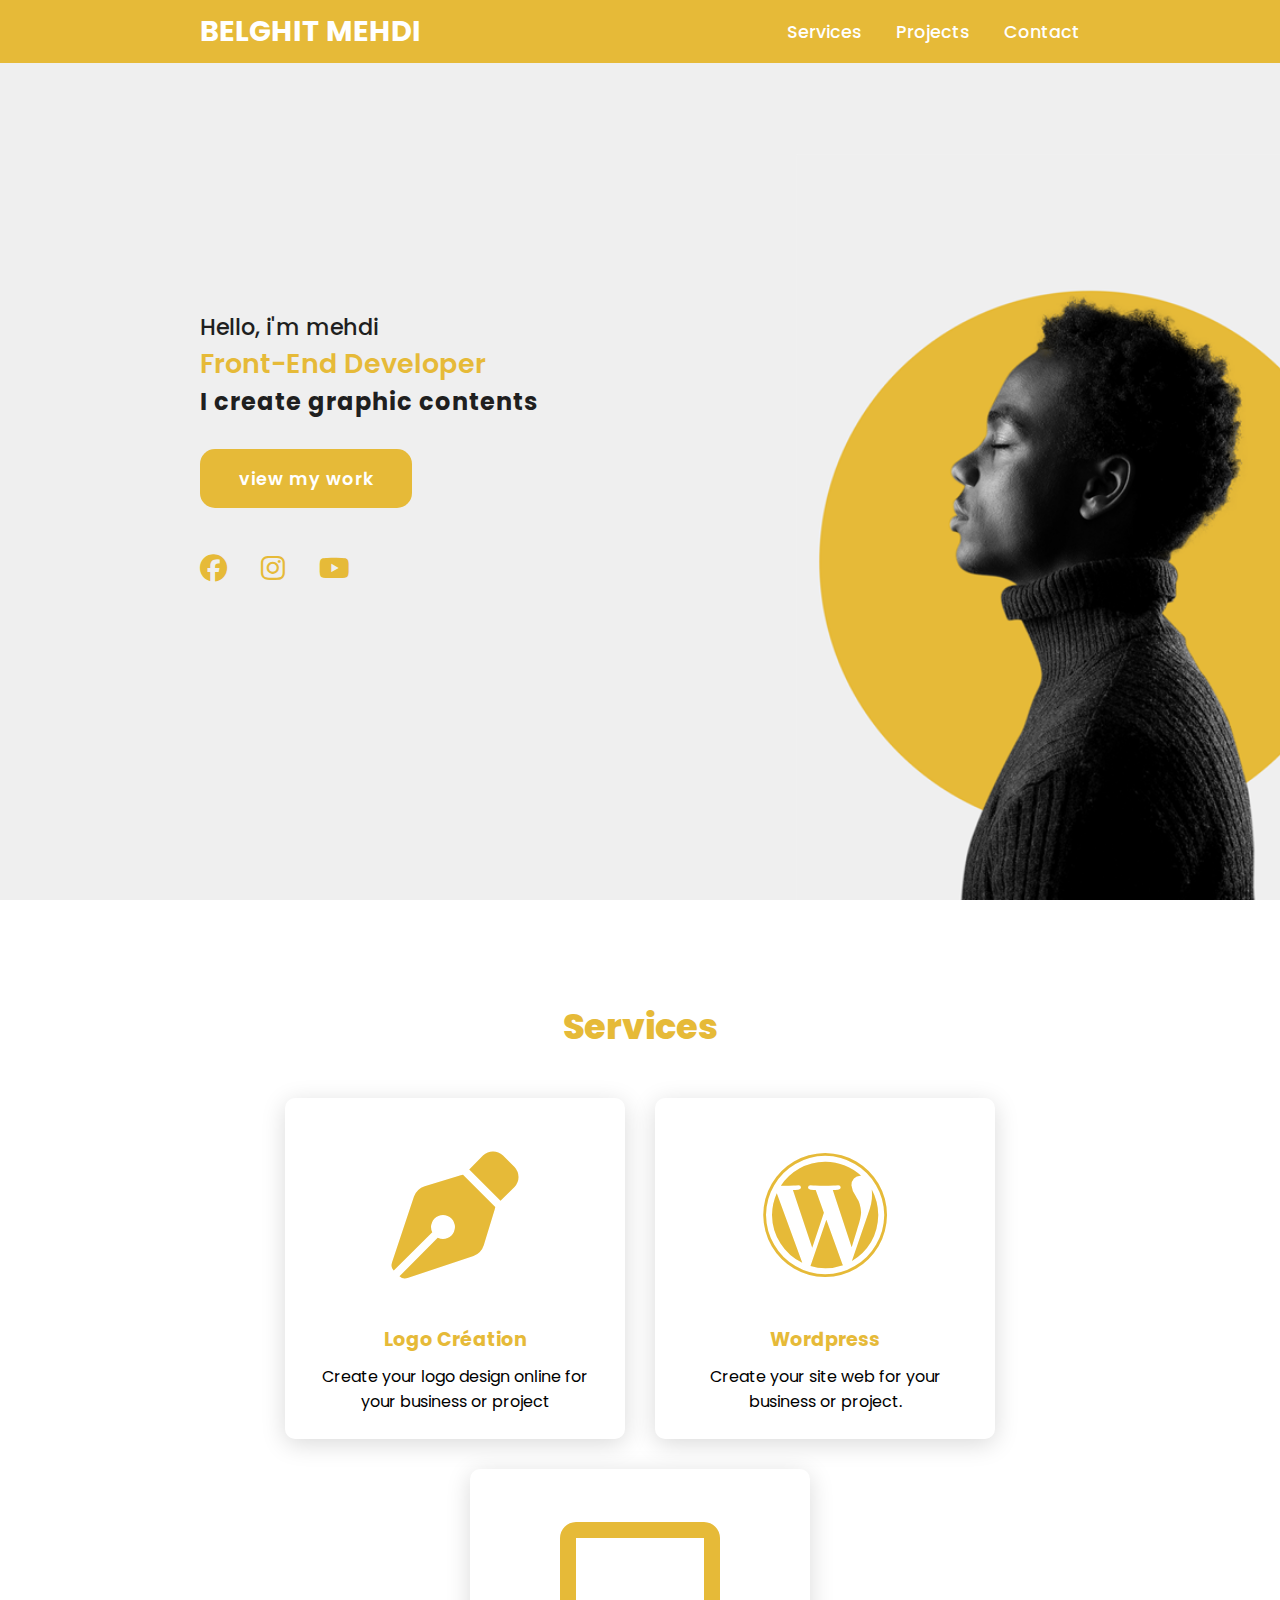
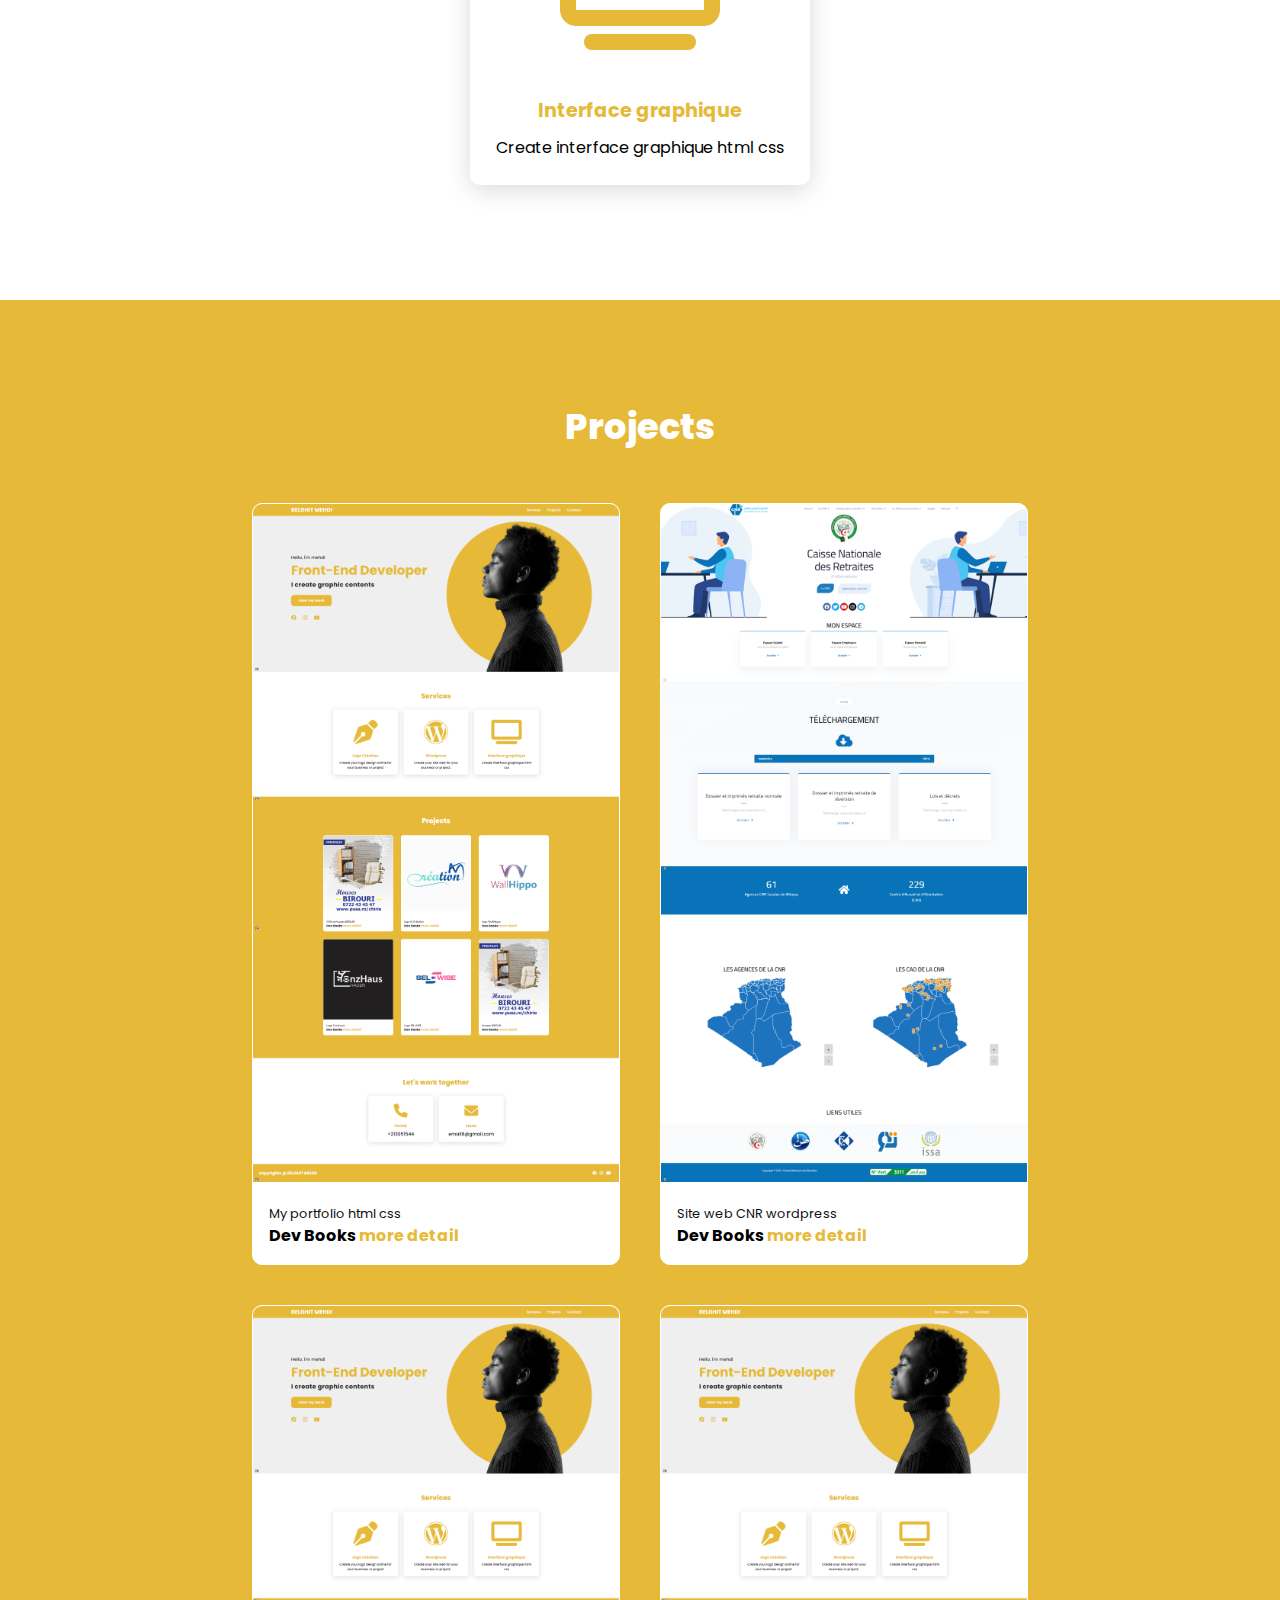
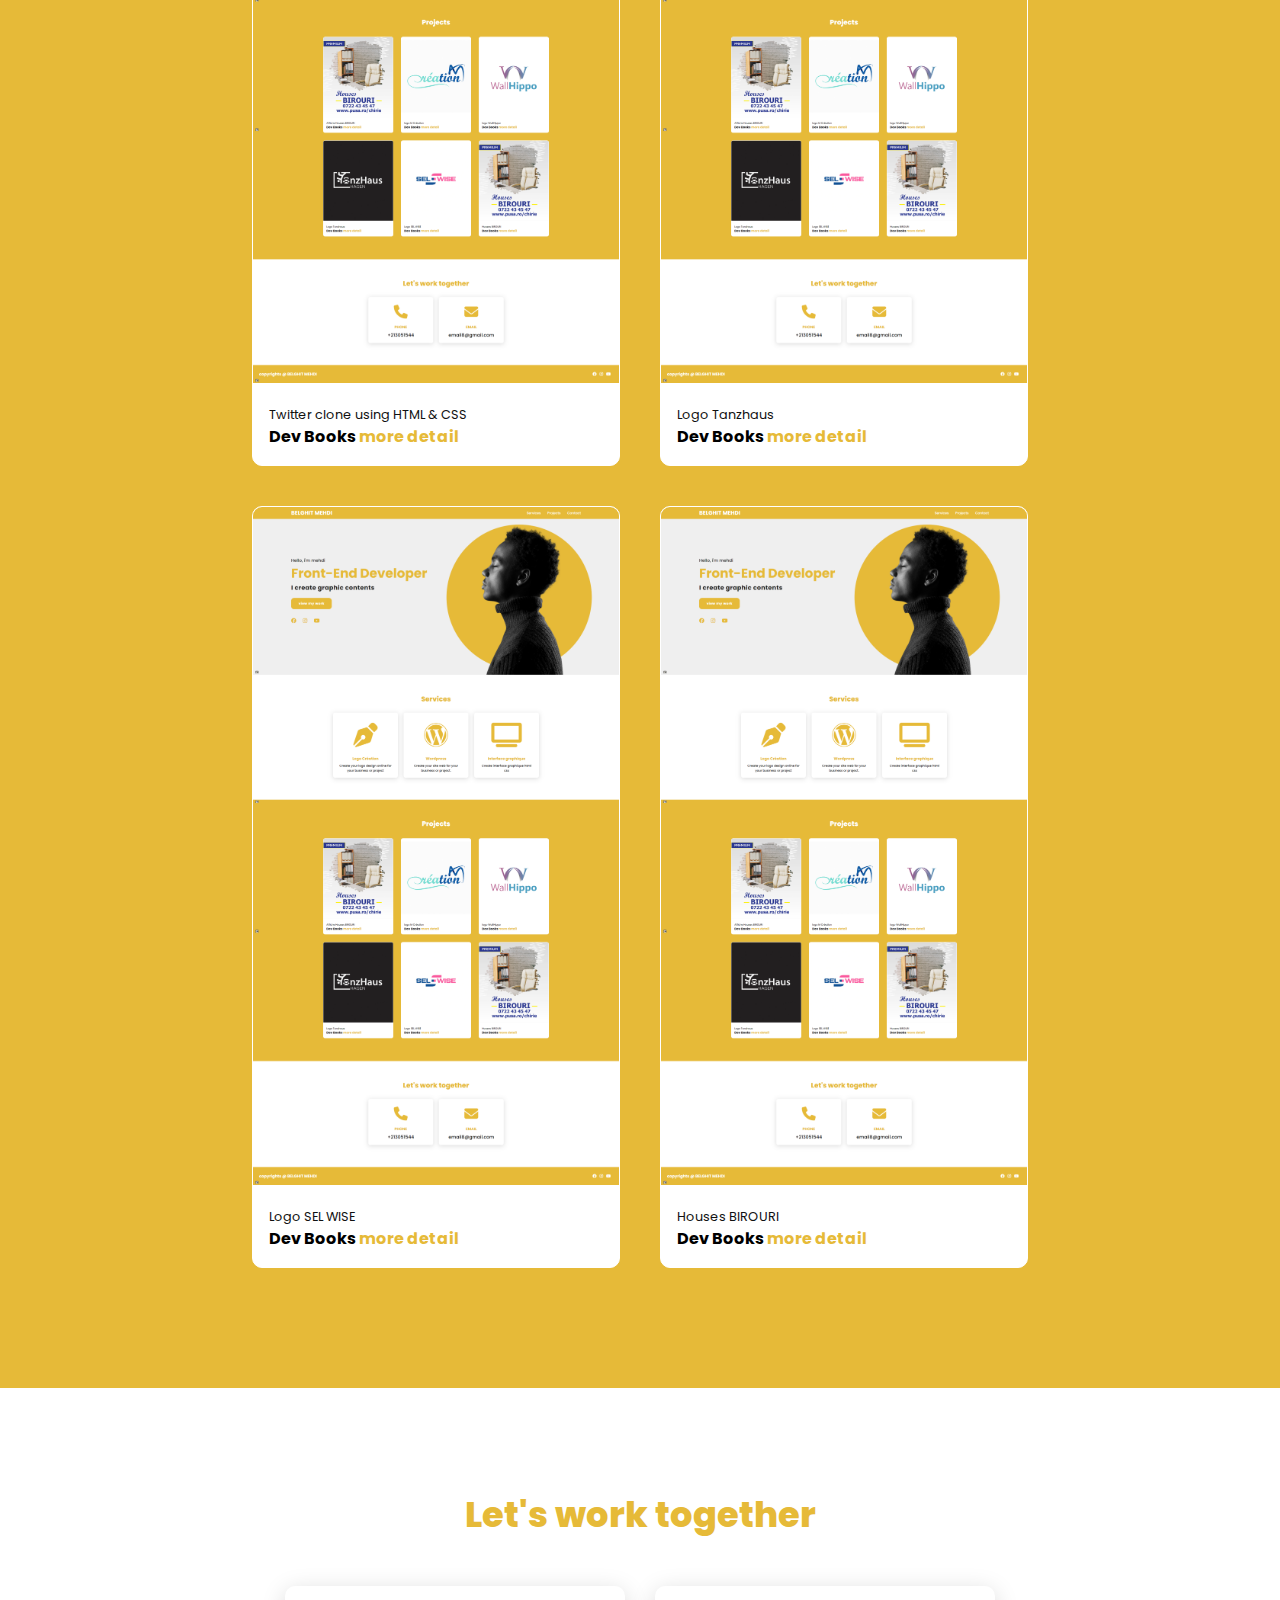
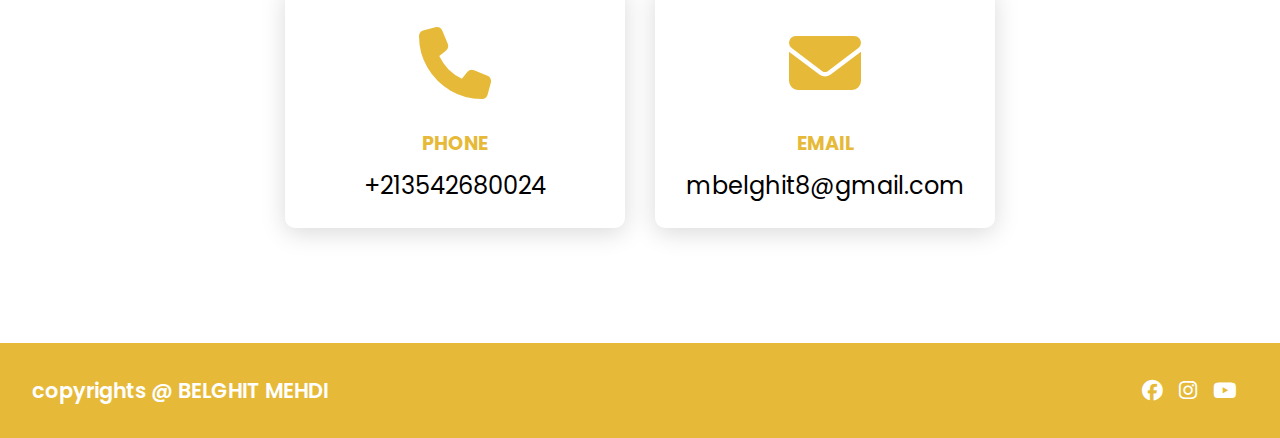
==== commit 8ccf17eb: "edit contact" ====
--- a/index.html
+++ b/index.html
@@ -217,7 +217,7 @@
                 <div class="info">
 
                     <h3>PHONE</h3>
-                    <p>+213051544</p>
+                    <p>+213542680024</p>
 
                 </div>
 
@@ -238,7 +238,7 @@
                 <div class="info">
 
                     <h3>EMAIL</h3>
-                    <p>email8@gmail.com</p>
+                    <p>mbelghit8@gmail.com</p>
 
                 </div>
 
--- a/style.css
+++ b/style.css
@@ -277,6 +277,8 @@
             letter-spacing: 1px;
             margin-bottom: 30px;
         }
+    
+       
 
     
 }
@@ -321,7 +323,7 @@
 
          .main h2 {
             color: #1f1f1f;
-            font-size: 1.4em;
+            font-size: 2em;
             font-weight: 500;
         }
         .main h2 span {
@@ -347,6 +349,10 @@
             align-items: center;
             padding: 11px 87px;
         }
+    
+     .title {
+            text-align: center;
+        }
 
    }
 
@@ -423,7 +429,7 @@
         background: none;
         background-size: cover;
         background-position: center;
-        padding: 89px;
+        padding: 38px;
         text-align: center;
     }
     .content {
@@ -437,11 +443,15 @@
         font-size: 0.8em;
         font-weight: 500;
     }
-
-    
-}
-
-
-
-
-
+    
+     .title {
+            text-align: center;
+        }
+
+    
+}
+
+
+
+
+
